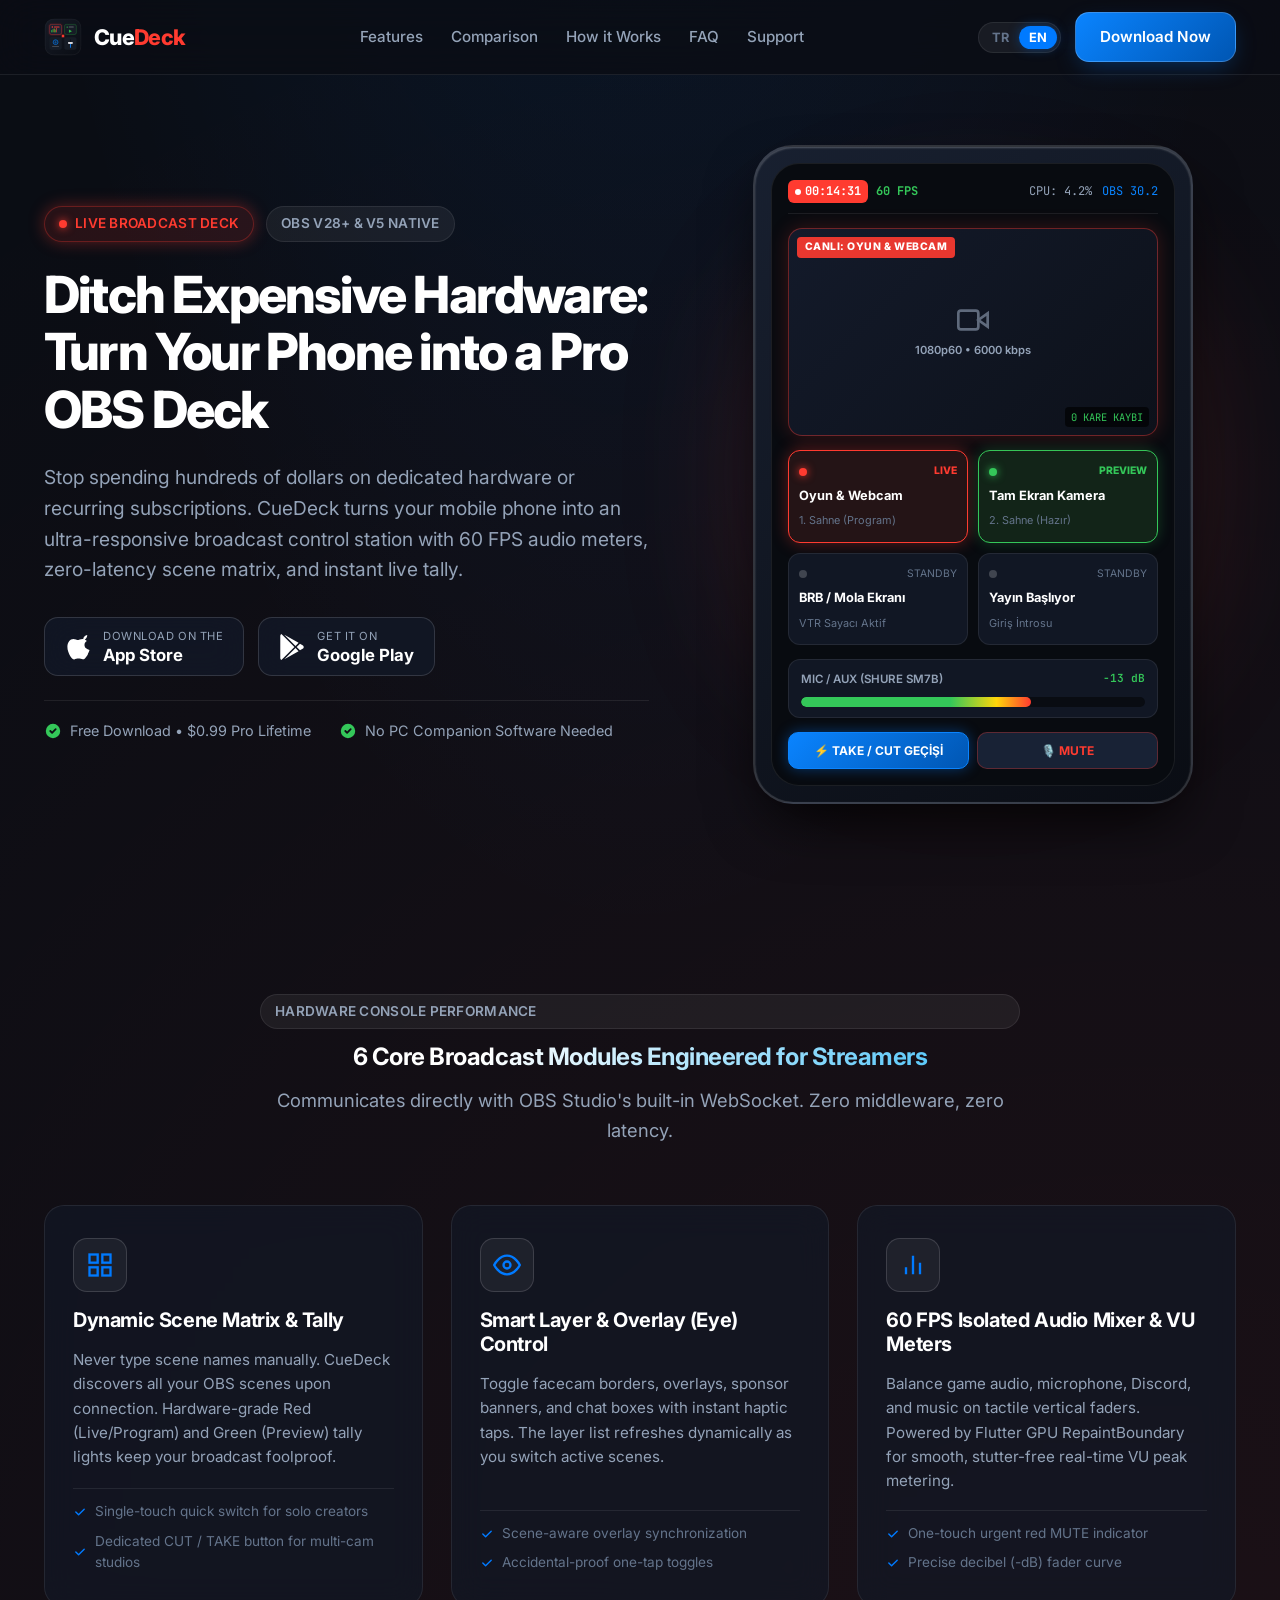
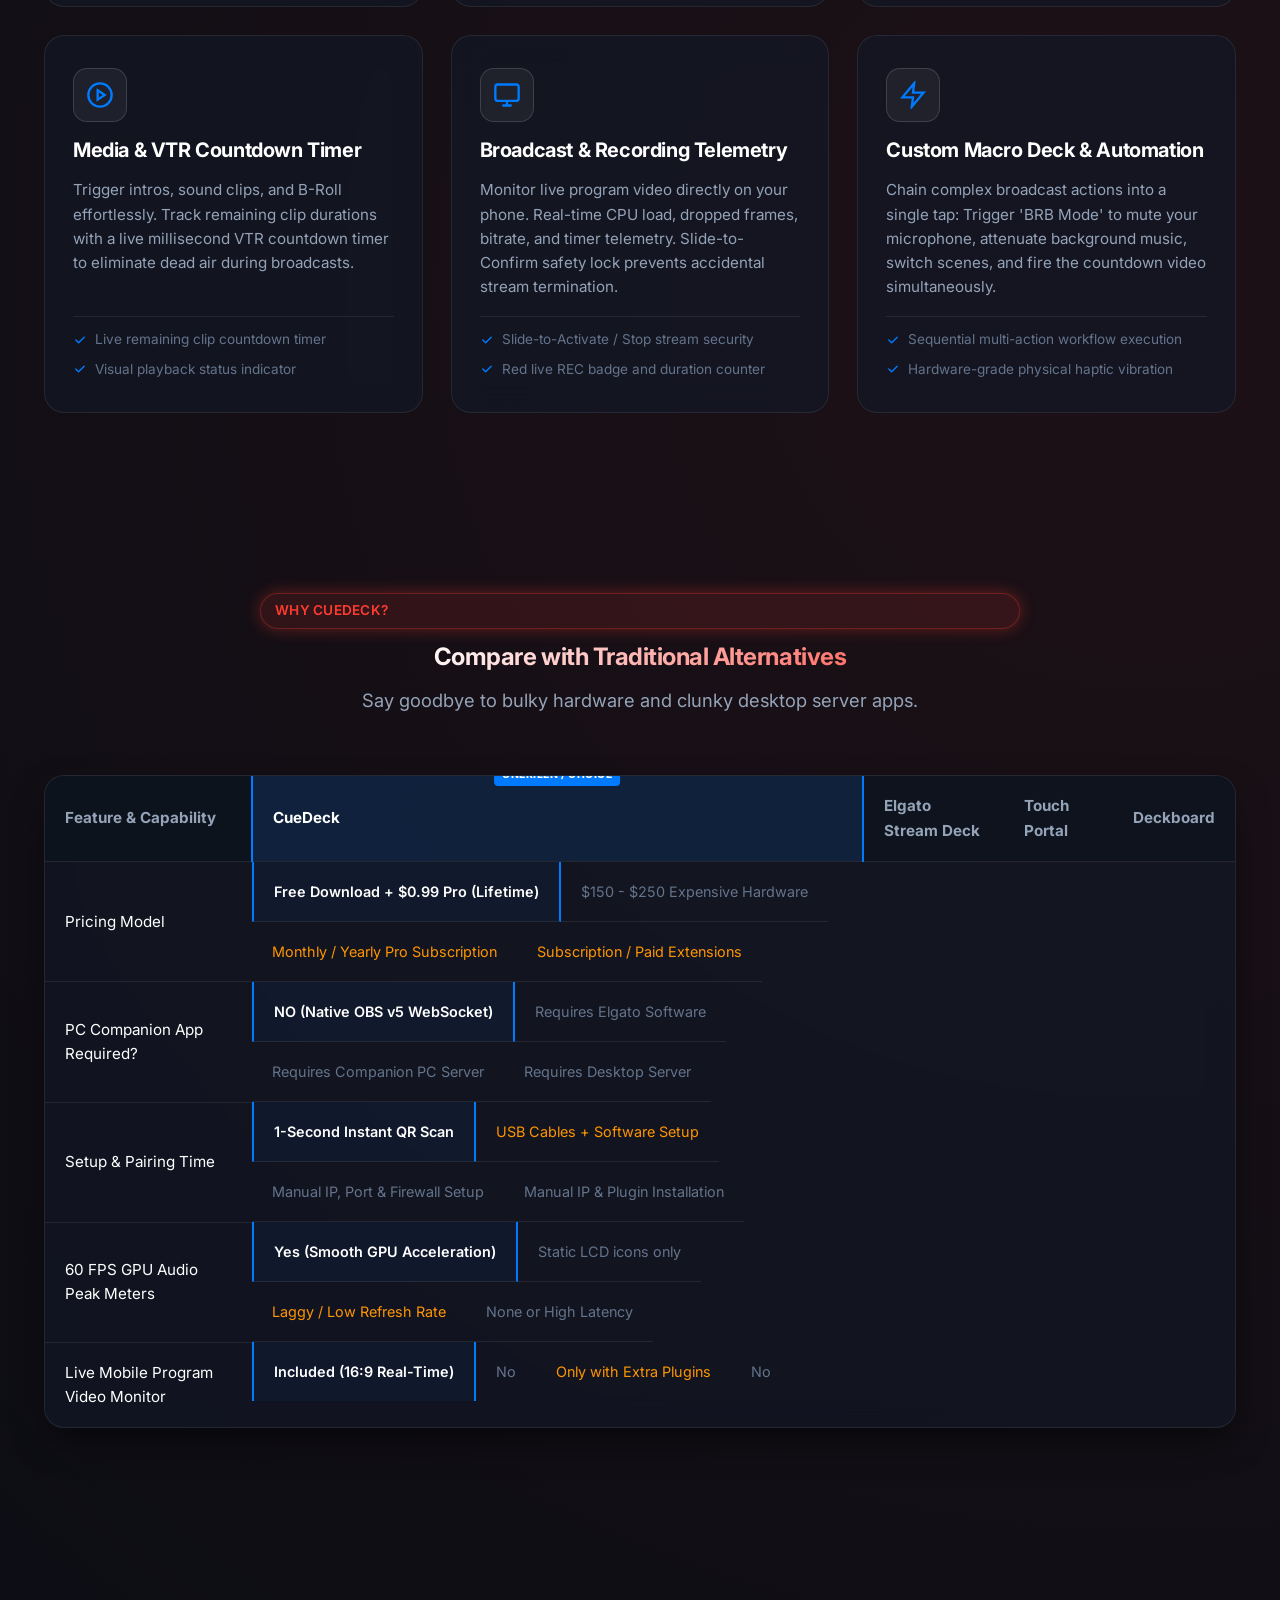
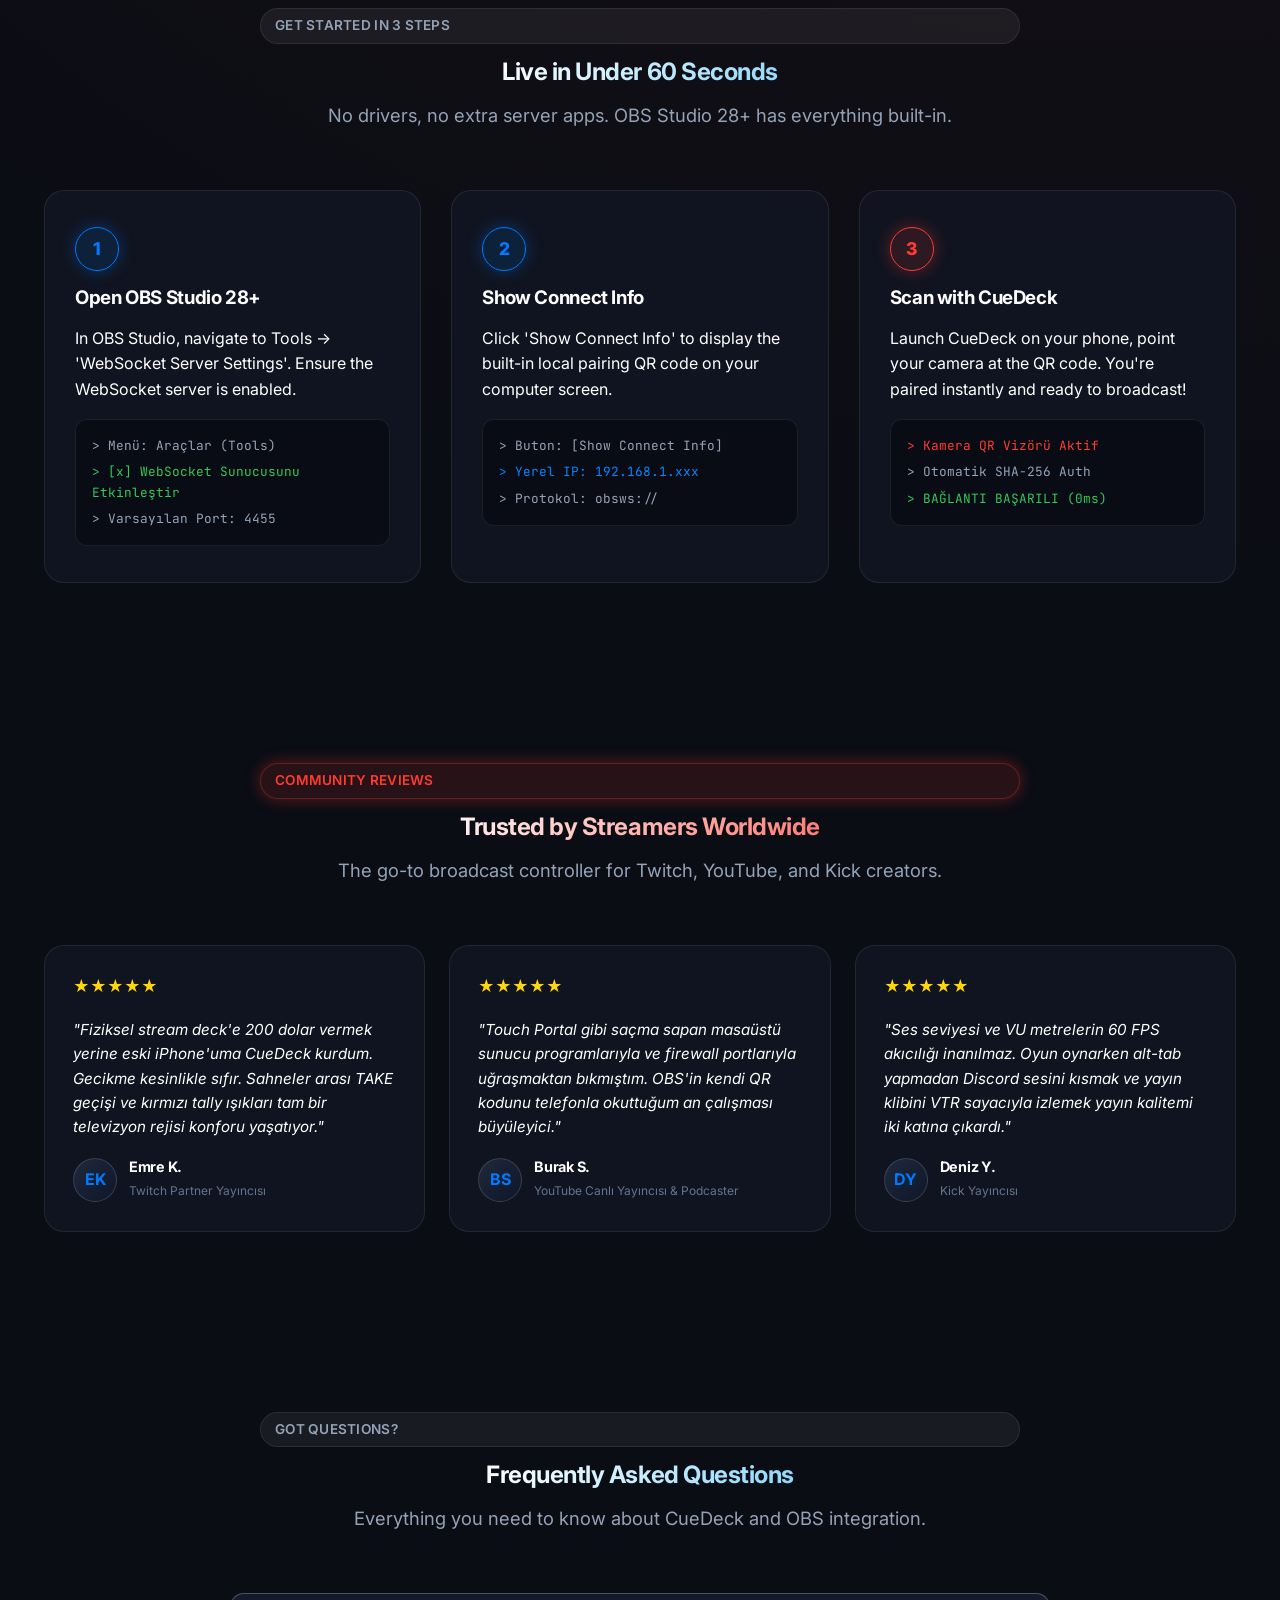
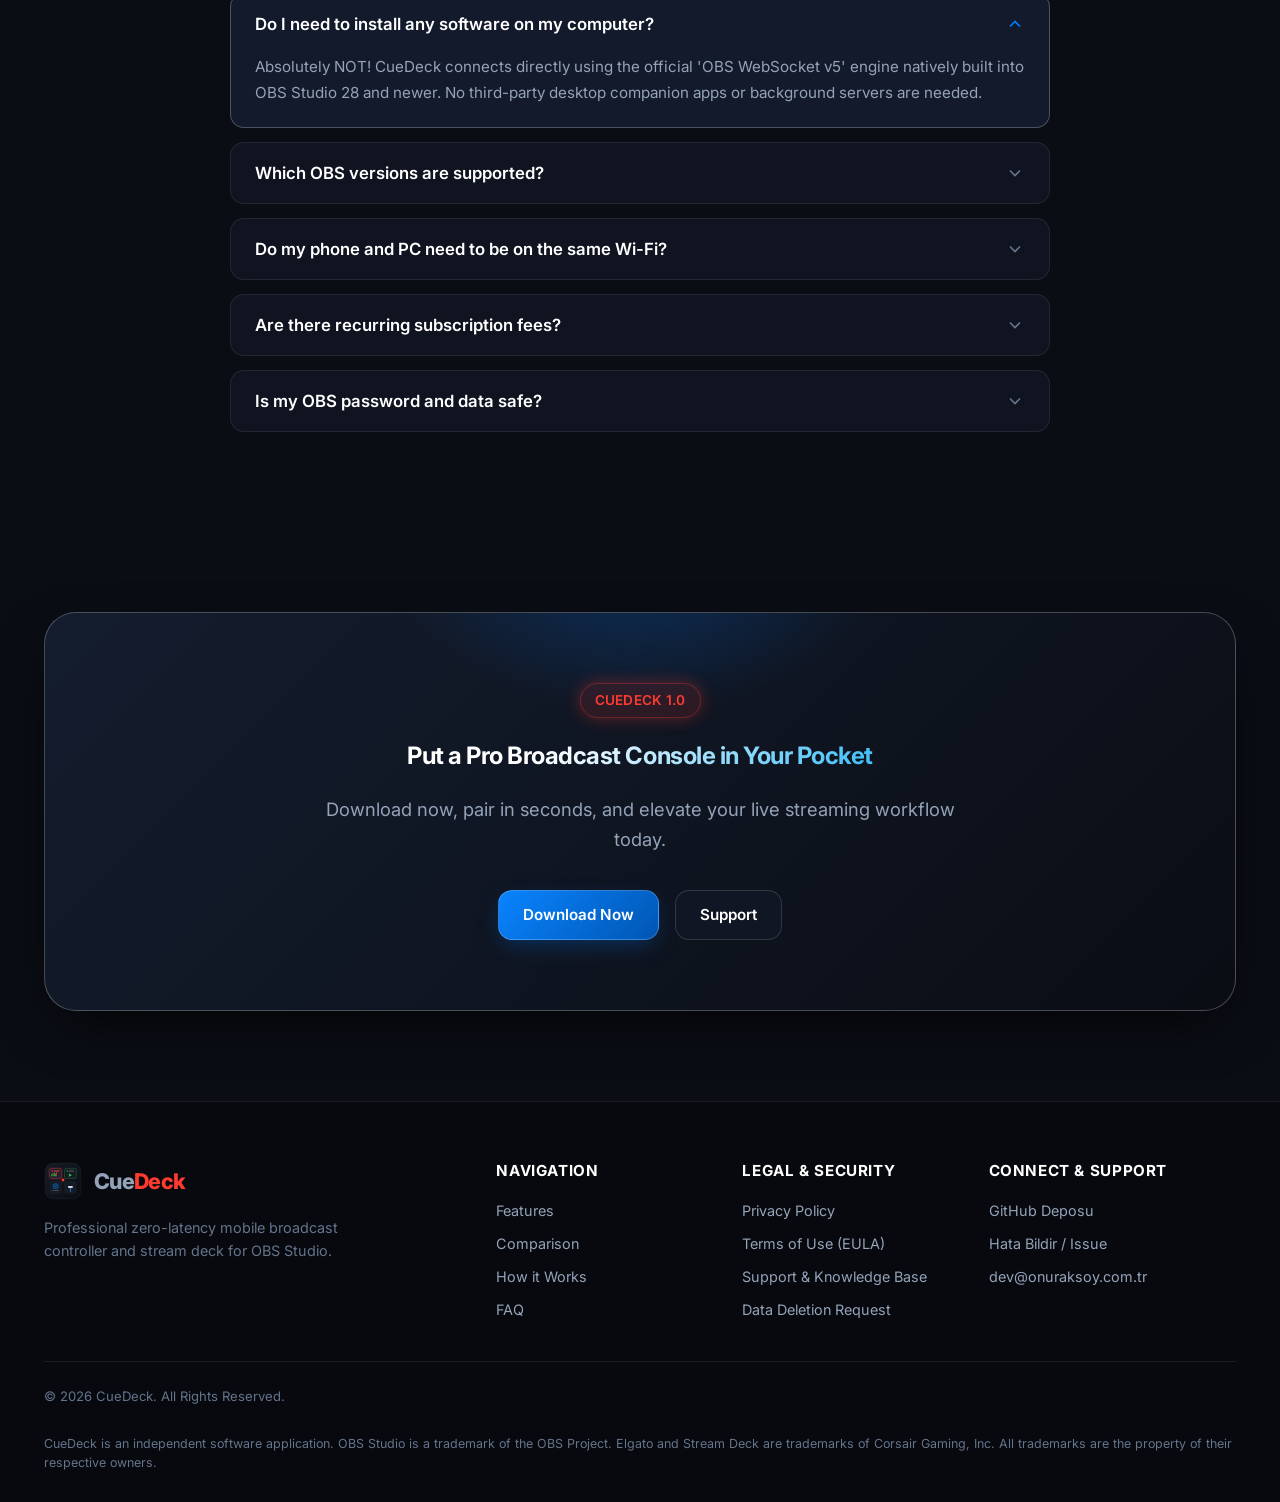
==== index.html @ 823e82c0 "deploy: update CueDeck official website and legal policies" ====
<!DOCTYPE html>
<html lang="tr">
<head>
  <meta charset="UTF-8">
  <meta name="viewport" content="width=device-width, initial-scale=1.0">
  <title>CueDeck — Profesyonel OBS Canlı Yayın Reji Konsolu & Stream Deck</title>
  
  <!-- SEO Meta Tags -->
  <meta name="description" content="Pahalı donanımlara son. Telefonunuzu 60 FPS ses mikseri, dinamik sahne matrisi ve canlı tally ışıklarıyla profesyonel bir OBS Studio reji masasına dönüştürün.">
  <meta name="keywords" content="CueDeck, OBS Studio, Stream Deck, Reji Konsolu, Canlı Yayın, Twitch, YouTube, Kick, OBS WebSocket v5, Audio Mixer, Tally Lights, Broadcaster Deck">
  <meta name="author" content="Onur Aksoy (OAHUB)">
  <meta name="theme-color" content="#0A0D14">

  <!-- Open Graph / Facebook -->
  <meta property="og:type" content="website">
  <meta property="og:url" content="https://oaonuraksoy.github.io/cuedeck/">
  <meta property="og:title" content="CueDeck — Telefonunuz Profesyonel OBS Reji Masası">
  <meta property="og:description" content="Aboneliksiz ömür boyu lisans. OBS 28+ ile anında QR kod eşleşmesi, 60 FPS izole VU ses metreleri ve sıfır gecikmeli sahne kontrolü.">
  <meta property="og:image" content="./assets/favicon.svg">

  <!-- Twitter -->
  <meta property="twitter:card" content="summary_large_image">
  <meta property="twitter:url" content="https://oaonuraksoy.github.io/cuedeck/">
  <meta property="twitter:title" content="CueDeck — OBS Canlı Yayın Reji Konsolu">
  <meta property="twitter:description" content="PC Companion gerektirmeyen, doğrudan OBS v5 WebSocket destekli yeni nesil reji konsolu.">
  <meta property="twitter:image" content="./assets/favicon.svg">

  <!-- Favicon -->
  <link rel="icon" type="image/svg+xml" href="./assets/favicon.svg">

  <!-- Styles -->
  <link rel="stylesheet" href="./css/style.css">

  <!-- JSON-LD Structured Data -->
  <script type="application/ld+json">
  {
    "@context": "https://schema.org",
    "@type": "SoftwareApplication",
    "name": "CueDeck",
    "operatingSystem": "iOS, Android",
    "applicationCategory": "MultimediaApplication",
    "offers": {
      "@type": "Offer",
      "price": "0.00",
      "priceCurrency": "USD"
    },
    "description": "Turn your mobile device into a professional OBS Studio broadcast control deck with 60 FPS audio meters and live tally.",
    "softwareVersion": "1.0.0",
    "author": {
      "@type": "Person",
      "name": "Onur Aksoy"
    }
  }
  </script>
</head>
<body>

  <!-- ==================== NAVIGATION ==================== -->
  <header class="navbar">
    <div class="container nav-container">
      <a href="./index.html" class="brand-logo">
        <img src="./assets/favicon.svg" alt="CueDeck Logo" width="38" height="38">
        <span>Cue<span class="highlight">Deck</span></span>
      </a>

      <ul class="nav-links">
        <li><a href="#features" data-i18n="nav.features">Özellikler</a></li>
        <li><a href="#compare" data-i18n="nav.compare">Karşılaştırma</a></li>
        <li><a href="#how-it-works" data-i18n="nav.howItWorks">Nasıl Çalışır?</a></li>
        <li><a href="#faq" data-i18n="nav.faq">SSS</a></li>
        <li><a href="./support.html" data-i18n="nav.support">Destek</a></li>
      </ul>

      <div class="nav-actions">
        <!-- Language Switcher (TR / EN) -->
        <div class="lang-switcher">
          <button class="lang-btn active" data-lang="tr">TR</button>
          <button class="lang-btn" data-lang="en">EN</button>
        </div>

        <a href="#download" class="btn btn-primary" data-i18n="nav.download">Hemen İndir</a>
        <button class="mobile-menu-toggle" aria-label="Menüyü Aç/Kapat">
          <span></span>
          <span></span>
          <span></span>
        </button>
      </div>
    </div>
  </header>

  <main>
    <!-- ==================== HERO SECTION ==================== -->
    <section class="hero">
      <div class="container hero-grid">
        <div class="hero-content">
          <div class="hero-badges-row">
            <span class="badge badge-live">
              <span class="pulse-dot"></span>
              <span data-i18n="hero.badge">CANLI REJİ KONSOLU</span>
            </span>
            <span class="badge badge-version">OBS v28+ & v5 NATIVE</span>
          </div>

          <h1 class="hero-title" data-i18n="hero.title">
            Pahalı Donanımlara Son: Telefonunuz <span class="gradient-text-red">Profesyonel OBS Reji Masası</span>
          </h1>

          <p class="hero-subtitle" data-i18n="hero.subtitle">
            Donanım satın almaya veya aylık aboneliklere binlerce lira ödemeyin. CueDeck, telefonunuzu 60 FPS ses mikseri, sıfır gecikmeli sahne matrisi ve canlı tally ışıklarıyla tam teşekküllü bir yayın kontrol konsoluna dönüştürür.
          </p>

          <!-- Store Download Badges -->
          <div class="store-badges" id="download">
            <a href="https://apps.apple.com" target="_blank" rel="noopener noreferrer" class="store-badge-link">
              <!-- Apple SVG -->
              <svg viewBox="0 0 170 170">
                <path d="M150.37 130.25c-2.45 5.66-5.35 10.87-8.71 15.66-4.58 6.53-8.33 11.05-11.22 13.56-4.48 4.12-9.28 6.23-14.42 6.35-3.69 0-8.14-1.05-13.32-3.18-5.19-2.12-9.97-3.17-14.34-3.17-4.58 0-9.49 1.05-14.75 3.17-5.26 2.13-9.5 3.24-12.74 3.35-4.35.13-9.16-1.9-14.42-6.08-3.7-3.04-7.6-7.77-11.71-14.19-5.74-8.91-10.36-19.14-13.86-30.7-3.5-11.55-5.25-22.37-5.25-32.47 0-14.37 3.75-26.3 11.26-35.79 7.51-9.49 16.92-14.38 28.23-14.67 4.9.1 10.39 1.34 16.48 3.71 6.09 2.37 10.14 3.63 12.16 3.79 1.63-.16 5.86-1.46 12.69-3.9 6.83-2.45 12.63-3.6 17.4-3.46 11.96.98 21.6 5.37 28.92 13.17-10.43 6.32-15.54 15.11-15.33 26.37.22 8.71 3.59 16.03 10.11 21.96 6.52 5.93 14.13 9.4 22.83 10.43-2.61 8.05-6.09 16.63-10.43 25.75zM119.22 33.56c0-6.74 2.5-13.04 7.5-17.91 5-4.87 11.08-7.77 18.25-8.69.22 1.3.33 2.39.33 3.26 0 6.63-2.61 13.1-7.83 18.42-5.22 5.33-11.41 8.37-18.57 9.13.1-1.3.32-2.7.32-4.21z"/>
              </svg>
              <div class="store-badge-text">
                <span class="small" data-i18n="store.appStore.sub">App Store'dan</span>
                <span class="big" data-i18n="store.appStore.main">İndirin</span>
              </div>
            </a>

            <a href="https://play.google.com" target="_blank" rel="noopener noreferrer" class="store-badge-link">
              <!-- Google Play SVG -->
              <svg viewBox="0 0 512 512">
                <path d="M325.3 234.3L104.6 13l280.8 161.2-60.1 60.1zM47 0C34 6.8 25.3 19.2 25.3 35.3v441.3c0 16.1 8.7 28.5 21.7 35.3l256.6-256L47 0zm425.2 225.6l-58.9-34.1-65.7 64.5 65.7 64.5 60.1-34.1c18-14.3 18-46.5-1.2-60.8zM104.6 499l280.8-161.2-60.1-60.1L104.6 499z"/>
              </svg>
              <div class="store-badge-text">
                <span class="small" data-i18n="store.googlePlay.sub">Google Play'den</span>
                <span class="big" data-i18n="store.googlePlay.main">Edinin</span>
              </div>
            </a>
          </div>

          <div class="hero-highlights">
            <div class="hero-highlight-item">
              <svg viewBox="0 0 20 20" fill="currentColor">
                <path fill-rule="evenodd" d="M10 18a8 8 0 100-16 8 8 0 000 16zm3.707-9.293a1 1 0 00-1.414-1.414L9 10.586 7.707 9.293a1 1 0 00-1.414 1.414l2 2a1 1 0 001.414 0l4-4z" clip-rule="evenodd" />
              </svg>
              <span data-i18n="hero.highlight1">Ücretsiz İndir • $0.99 Pro Ömür Boyu</span>
            </div>
            <div class="hero-highlight-item">
              <svg viewBox="0 0 20 20" fill="currentColor">
                <path fill-rule="evenodd" d="M10 18a8 8 0 100-16 8 8 0 000 16zm3.707-9.293a1 1 0 00-1.414-1.414L9 10.586 7.707 9.293a1 1 0 00-1.414 1.414l2 2a1 1 0 001.414 0l4-4z" clip-rule="evenodd" />
              </svg>
              <span data-i18n="hero.highlight2">PC Companion Yazılımı Gerektirmez</span>
            </div>
          </div>
        </div>

        <!-- ==================== HERO CONSOLE MOCKUP ==================== -->
        <div class="hero-mockup-wrapper">
          <div class="mockup-glow"></div>
          
          <div class="console-chassis">
            <div class="console-screen">
              <!-- Top Telemetry Header -->
              <div class="mockup-header">
                <div class="mockup-header-left">
                  <span class="mockup-rec-badge">00:14:28</span>
                  <span style="color: #34C759; font-weight: 700;">60 FPS</span>
                </div>
                <div class="mockup-header-right">
                  <span>CPU: 4.2%</span>
                  <span style="color: #0A84FF;">OBS 30.2</span>
                </div>
              </div>

              <!-- 16:9 Program Video Monitor -->
              <div class="mockup-monitor">
                <span class="mockup-monitor-overlay">CANLI: OYUN & WEBCAM</span>
                <div class="mockup-monitor-art">
                  <svg viewBox="0 0 24 24" fill="none" stroke="currentColor" stroke-width="2">
                    <polygon points="23 7 16 12 23 17 23 7"></polygon>
                    <rect x="1" y="5" width="15" height="14" rx="2" ry="2"></rect>
                  </svg>
                  <span style="font-size: 0.7rem; font-weight: 600;">1080p60 • 6000 kbps</span>
                </div>
                <div class="mockup-monitor-stats">0 KARE KAYBI</div>
              </div>

              <!-- 2x2 Interactive Scene Matrix Pads -->
              <div class="mockup-scenes-grid">
                <!-- Pad 1: Live -->
                <div class="scene-pad live">
                  <div class="pad-top">
                    <span class="pad-tally red"></span>
                    <span style="font-size: 0.65rem; color: #FF3B30; font-weight: 800;">LIVE</span>
                  </div>
                  <span class="pad-title">Oyun & Webcam</span>
                  <span class="pad-sub">1. Sahne (Program)</span>
                </div>

                <!-- Pad 2: Preview -->
                <div class="scene-pad preview">
                  <div class="pad-top">
                    <span class="pad-tally green"></span>
                    <span style="font-size: 0.65rem; color: #34C759; font-weight: 800;">PREVIEW</span>
                  </div>
                  <span class="pad-title">Tam Ekran Kamera</span>
                  <span class="pad-sub">2. Sahne (Hazır)</span>
                </div>

                <!-- Pad 3: Regular -->
                <div class="scene-pad">
                  <div class="pad-top">
                    <span class="pad-tally" style="background: rgba(255,255,255,0.2);"></span>
                    <span style="font-size: 0.65rem; color: #64748B;">STANDBY</span>
                  </div>
                  <span class="pad-title">BRB / Mola Ekranı</span>
                  <span class="pad-sub">VTR Sayacı Aktif</span>
                </div>

                <!-- Pad 4: Regular -->
                <div class="scene-pad">
                  <div class="pad-top">
                    <span class="pad-tally" style="background: rgba(255,255,255,0.2);"></span>
                    <span style="font-size: 0.65rem; color: #64748B;">STANDBY</span>
                  </div>
                  <span class="pad-title">Yayın Başlıyor</span>
                  <span class="pad-sub">Giriş İntrosu</span>
                </div>
              </div>

              <!-- 60 FPS Dynamic VU Meter Strip -->
              <div class="mockup-audio-strip">
                <div class="audio-header">
                  <span>MIC / AUX (SHURE SM7B)</span>
                  <span class="vu-db-text">-6 dB</span>
                </div>
                <div class="vu-meter-bar-container">
                  <div class="vu-meter-track">
                    <div class="vu-meter-fill"></div>
                  </div>
                </div>
              </div>

              <!-- Action Row: Studio CUT button -->
              <div class="mockup-actions-row">
                <button class="mockup-btn cut-btn">
                  <span>⚡ TAKE / CUT GEÇİŞİ</span>
                </button>
                <button class="mockup-btn" style="color: #FF3B30; border-color: rgba(255,59,48,0.3);">
                  <span>🎙️ MUTE</span>
                </button>
              </div>

            </div>
          </div>
        </div>
      </div>
    </section>

    <!-- ==================== 6 CORE MODULES SECTION ==================== -->
    <section class="section" id="features">
      <div class="container">
        <div class="section-header">
          <span class="badge badge-version" data-i18n="features.tag">PROFESYONEL DONANIM GÜCÜ</span>
          <h2 class="gradient-text-blue" data-i18n="features.title">Yayıncılar İçin Tasarlanan 6 Çekirdek Reji Modülü</h2>
          <p class="section-subtitle" data-i18n="features.subtitle">OBS Studio v28+ dahili WebSocket protokolüyle doğrudan konuşur. Sıfır aracı, sıfır gecikme.</p>
        </div>

        <div class="modules-grid">
          <!-- Modül 1 -->
          <div class="module-card card-red">
            <div class="module-icon-box">
              <svg width="28" height="28" viewBox="0 0 24 24" fill="none" stroke="currentColor" stroke-width="2">
                <rect x="3" y="3" width="7" height="7"></rect>
                <rect x="14" y="3" width="7" height="7"></rect>
                <rect x="14" y="14" width="7" height="7"></rect>
                <rect x="3" y="14" width="7" height="7"></rect>
              </svg>
            </div>
            <h3 class="module-title" data-i18n="mod1.title">Dinamik Sahne Matrisi & Tally</h3>
            <p class="module-desc" data-i18n="mod1.desc">
              Sahnelerinizi manuel girmeye son. OBS'e bağlandığınız an tüm sahneler otomatik taranır. Donanım konsollarındaki gibi Kırmızı (Program/Canlı) ve Yeşil (Preview) tally lambalarıyla yayını güvenle yönetin.
            </p>
            <ul class="module-specs-list">
              <li><svg viewBox="0 0 20 20" fill="currentColor"><path fill-rule="evenodd" d="M16.707 5.293a1 1 0 010 1.414l-8 8a1 1 0 01-1.414 0l-4-4a1 1 0 011.414-1.414L8 12.586l7.293-7.293a1 1 0 011.414 0z"/></svg> <span data-i18n="mod1.spec1">Tek dokunuşla solo geçiş (Quick Switch)</span></li>
              <li><svg viewBox="0 0 20 20" fill="currentColor"><path fill-rule="evenodd" d="M16.707 5.293a1 1 0 010 1.414l-8 8a1 1 0 01-1.414 0l-4-4a1 1 0 011.414-1.414L8 12.586l7.293-7.293a1 1 0 011.414 0z"/></svg> <span data-i18n="mod1.spec2">Büyük stüdyo CUT / TAKE butonu</span></li>
            </ul>
          </div>

          <!-- Modül 2 -->
          <div class="module-card">
            <div class="module-icon-box">
              <svg width="28" height="28" viewBox="0 0 24 24" fill="none" stroke="currentColor" stroke-width="2">
                <path d="M1 12s4-8 11-8 11 8 11 8-4 8-11 8-11-8-11-8z"></path>
                <circle cx="12" cy="12" r="3"></circle>
              </svg>
            </div>
            <h3 class="module-title" data-i18n="mod2.title">Akıllı Katman & Göz (Overlay) Kontrolü</h3>
            <p class="module-desc" data-i18n="mod2.desc">
              Kamera çerçevesi, sponsor logoları, sohbet pencereleri ve alt bantları tek tuşla anında gizleyin veya yayına verin. Sahne değiştikçe katman listesi otomatik yenilenir.
            </p>
            <ul class="module-specs-list">
              <li><svg viewBox="0 0 20 20" fill="currentColor"><path fill-rule="evenodd" d="M16.707 5.293a1 1 0 010 1.414l-8 8a1 1 0 01-1.414 0l-4-4a1 1 0 011.414-1.414L8 12.586l7.293-7.293a1 1 0 011.414 0z"/></svg> <span data-i18n="mod2.spec1">Sahneye özel katman senkronizasyonu</span></li>
              <li><svg viewBox="0 0 20 20" fill="currentColor"><path fill-rule="evenodd" d="M16.707 5.293a1 1 0 010 1.414l-8 8a1 1 0 01-1.414 0l-4-4a1 1 0 011.414-1.414L8 12.586l7.293-7.293a1 1 0 011.414 0z"/></svg> <span data-i18n="mod2.spec2">Hızlı kaza önleyici aç/kapa mantığı</span></li>
            </ul>
          </div>

          <!-- Modül 3 -->
          <div class="module-card card-green">
            <div class="module-icon-box">
              <svg width="28" height="28" viewBox="0 0 24 24" fill="none" stroke="currentColor" stroke-width="2">
                <line x1="18" y1="20" x2="18" y2="10"></line>
                <line x1="12" y1="20" x2="12" y2="4"></line>
                <line x1="6" y1="20" x2="6" y2="14"></line>
              </svg>
            </div>
            <h3 class="module-title" data-i18n="mod3.title">60 FPS İzole Ses Mikseri & VU Metre</h3>
            <p class="module-desc" data-i18n="mod3.desc">
              Oyun sesi, mikrofon, Discord ve müzik kanallarını bağımsız dikey fader'larla ayarlayın. Flutter GPU RepaintBoundary ile sıfır takılmalı, donanım kalitesinde gerçek zamanlı VU peak metreleri.
            </p>
            <ul class="module-specs-list">
              <li><svg viewBox="0 0 20 20" fill="currentColor"><path fill-rule="evenodd" d="M16.707 5.293a1 1 0 010 1.414l-8 8a1 1 0 01-1.414 0l-4-4a1 1 0 011.414-1.414L8 12.586l7.293-7.293a1 1 0 011.414 0z"/></svg> <span data-i18n="mod3.spec1">Tek dokunuşla acil kırmızı MUTE göstergesi</span></li>
              <li><svg viewBox="0 0 20 20" fill="currentColor"><path fill-rule="evenodd" d="M16.707 5.293a1 1 0 010 1.414l-8 8a1 1 0 01-1.414 0l-4-4a1 1 0 011.414-1.414L8 12.586l7.293-7.293a1 1 0 011.414 0z"/></svg> <span data-i18n="mod3.spec2">Hassas desibel (-dB) ayar fader'ları</span></li>
            </ul>
          </div>

          <!-- Modül 4 -->
          <div class="module-card">
            <div class="module-icon-box">
              <svg width="28" height="28" viewBox="0 0 24 24" fill="none" stroke="currentColor" stroke-width="2">
                <circle cx="12" cy="12" r="10"></circle>
                <polygon points="10 8 16 12 10 16 10 8"></polygon>
              </svg>
            </div>
            <h3 class="module-title" data-i18n="mod4.title">Medya & VTR Sayacı</h3>
            <p class="module-desc" data-i18n="mod4.desc">
              Jingle, video klipler ve B-Roll görüntülerini başlatın, durdurun veya baştan sarın. Kalan süreyi canlı geri sayım sayacıyla (VTR) takip ederek yayında sessizlik anlarını sıfıra indirin.
            </p>
            <ul class="module-specs-list">
              <li><svg viewBox="0 0 20 20" fill="currentColor"><path fill-rule="evenodd" d="M16.707 5.293a1 1 0 010 1.414l-8 8a1 1 0 01-1.414 0l-4-4a1 1 0 011.414-1.414L8 12.586l7.293-7.293a1 1 0 011.414 0z"/></svg> <span data-i18n="mod4.spec1">Kalan süre milisaniye geri sayımı</span></li>
              <li><svg viewBox="0 0 20 20" fill="currentColor"><path fill-rule="evenodd" d="M16.707 5.293a1 1 0 010 1.414l-8 8a1 1 0 01-1.414 0l-4-4a1 1 0 011.414-1.414L8 12.586l7.293-7.293a1 1 0 011.414 0z"/></svg> <span data-i18n="mod4.spec2">Görsel medya durum göstergesi</span></li>
            </ul>
          </div>

          <!-- Modül 5 -->
          <div class="module-card card-red">
            <div class="module-icon-box">
              <svg width="28" height="28" viewBox="0 0 24 24" fill="none" stroke="currentColor" stroke-width="2">
                <rect x="2" y="3" width="20" height="14" rx="2" ry="2"></rect>
                <line x1="8" y1="21" x2="16" y2="21"></line>
                <line x1="12" y1="17" x2="12" y2="21"></line>
              </svg>
            </div>
            <h3 class="module-title" data-i18n="mod5.title">Yayın & Kayıt Telemetrisi</h3>
            <p class="module-desc" data-i18n="mod5.desc">
              Canlı Program ekranını telefonunuzdan izleyin. CPU kullanımı, düşen kare (dropped frames), kbit/s bitrate ve süre telemetrisi. Kazara yayını kapatmayı imkansız kılan Slide-to-Confirm koruması.
            </p>
            <ul class="module-specs-list">
              <li><svg viewBox="0 0 20 20" fill="currentColor"><path fill-rule="evenodd" d="M16.707 5.293a1 1 0 010 1.414l-8 8a1 1 0 01-1.414 0l-4-4a1 1 0 011.414-1.414L8 12.586l7.293-7.293a1 1 0 011.414 0z"/></svg> <span data-i18n="mod5.spec1">Slide-to-Activate / Deactivate güvenliği</span></li>
              <li><svg viewBox="0 0 20 20" fill="currentColor"><path fill-rule="evenodd" d="M16.707 5.293a1 1 0 010 1.414l-8 8a1 1 0 01-1.414 0l-4-4a1 1 0 011.414-1.414L8 12.586l7.293-7.293a1 1 0 011.414 0z"/></svg> <span data-i18n="mod5.spec2">Kırmızı canlı REC rozeti ve süresi</span></li>
            </ul>
          </div>

          <!-- Modül 6 -->
          <div class="module-card">
            <div class="module-icon-box">
              <svg width="28" height="28" viewBox="0 0 24 24" fill="none" stroke="currentColor" stroke-width="2">
                <polygon points="13 2 3 14 12 14 11 22 21 10 12 10 13 2"></polygon>
              </svg>
            </div>
            <h3 class="module-title" data-i18n="mod6.title">Özel Makro Deck & Otomasyon</h3>
            <p class="module-desc" data-i18n="mod6.desc">
              Tek dokunuşla zincirleme aksiyonlar: 'Mola Modu'na basarak mikrofonu susturun, arkaplan müziğini kısın, mola sahnesine geçin ve geri sayım videosunu aynı anda başlatın.
            </p>
            <ul class="module-specs-list">
              <li><svg viewBox="0 0 20 20" fill="currentColor"><path fill-rule="evenodd" d="M16.707 5.293a1 1 0 010 1.414l-8 8a1 1 0 01-1.414 0l-4-4a1 1 0 011.414-1.414L8 12.586l7.293-7.293a1 1 0 011.414 0z"/></svg> <span data-i18n="mod6.spec1">Sıralı çoklu aksiyon tetikleme</span></li>
              <li><svg viewBox="0 0 20 20" fill="currentColor"><path fill-rule="evenodd" d="M16.707 5.293a1 1 0 010 1.414l-8 8a1 1 0 01-1.414 0l-4-4a1 1 0 011.414-1.414L8 12.586l7.293-7.293a1 1 0 011.414 0z"/></svg> <span data-i18n="mod6.spec2">Donanımsal dokunsal titreşim (Haptic) hissiyatı</span></li>
            </ul>
          </div>
        </div>
      </div>
    </section>

    <!-- ==================== COMPARISON TABLE SECTION ==================== -->
    <section class="section" id="compare">
      <div class="container">
        <div class="section-header">
          <span class="badge badge-live" data-i18n="compare.tag">NEDEN CUEDECK?</span>
          <h2 class="gradient-text-red" data-i18n="compare.title">Geleneksel Çözümlerle Karşılaştırın</h2>
          <p class="section-subtitle" data-i18n="compare.subtitle">Donanım masraflarına ve karmaşık PC sunucularına veda edin.</p>
        </div>

        <div class="table-wrapper">
          <table class="compare-table">
            <thead>
              <tr>
                <th data-i18n="compare.th.feature">Özellik & Kapasite</th>
                <th class="highlight-col" data-i18n="compare.th.cuedeck">CueDeck</th>
                <th data-i18n="compare.th.streamdeck">Elgato Stream Deck</th>
                <th data-i18n="compare.th.touchportal">Touch Portal</th>
                <th data-i18n="compare.th.deckboard">Deckboard</th>
              </tr>
            </thead>
            <tbody>
              <tr>
                <td data-i18n="compare.row1">Maliyet Modeli</td>
                <td class="highlight-col status-icon yes" data-i18n="compare.row1.cuedeck">Ücretsiz İndirme + $0.99 Pro (Ömür Boyu)</td>
                <td class="status-icon no" data-i18n="compare.row1.streamdeck">150$ - 250$ Pahalı Donanım</td>
                <td class="status-icon warn" data-i18n="compare.row1.touchportal">Aylık / Yıllık Pro Abonelik</td>
                <td class="status-icon warn" data-i18n="compare.row1.deckboard">Abonelik / Ücretli Eklentiler</td>
              </tr>
              <tr>
                <td data-i18n="compare.row2">PC Companion Yazılımı Gereksinimi</td>
                <td class="highlight-col status-icon yes" data-i18n="compare.row2.cuedeck">GEREKMEZ (Doğrudan OBS v5 WebSocket)</td>
                <td class="status-icon no" data-i18n="compare.row2.streamdeck">Zorunlu Elgato Software</td>
                <td class="status-icon no" data-i18n="compare.row2.touchportal">Zorunlu Aracı PC Sunucusu</td>
                <td class="status-icon no" data-i18n="compare.row2.deckboard">Zorunlu Desktop Server</td>
              </tr>
              <tr>
                <td data-i18n="compare.row3">Kurulum ve Eşleşme Süresi</td>
                <td class="highlight-col status-icon yes" data-i18n="compare.row3.cuedeck">1 Saniyede OBS QR Kod Taraması</td>
                <td class="status-icon warn" data-i18n="compare.row3.streamdeck">USB Kablo + Yazılım Ayarları</td>
                <td class="status-icon no" data-i18n="compare.row3.touchportal">Manuel IP, Port & Firewall Yapılandırması</td>
                <td class="status-icon no" data-i18n="compare.row3.deckboard">Manuel IP ve Eklenti Yükleme</td>
              </tr>
              <tr>
                <td data-i18n="compare.row4">60 FPS Canlı İzole VU Metre</td>
                <td class="highlight-col status-icon yes" data-i18n="compare.row4.cuedeck">Mevcut (GPU İvmeli Akıcı)</td>
                <td class="status-icon no" data-i18n="compare.row4.streamdeck">Yalnızca statik LCD tuşlar</td>
                <td class="status-icon warn" data-i18n="compare.row4.touchportal">Gecikmeli / Düşük Yenileme Hızı</td>
                <td class="status-icon no" data-i18n="compare.row4.deckboard">Yok veya Çok Gecikmeli</td>
              </tr>
              <tr>
                <td data-i18n="compare.row5">Mobil Cihazda Canlı Program Monitörü</td>
                <td class="highlight-col status-icon yes" data-i18n="compare.row5.cuedeck">Mevcut (16:9 Gerçek Zamanlı)</td>
                <td class="status-icon no" data-i18n="compare.row5.streamdeck">Yok</td>
                <td class="status-icon warn" data-i18n="compare.row5.touchportal">Sadece Ekstra Plugin ile</td>
                <td class="status-icon no" data-i18n="compare.row5.deckboard">Yok</td>
              </tr>
            </tbody>
          </table>
        </div>
      </div>
    </section>

    <!-- ==================== 3-STEP SETUP GUIDE ==================== -->
    <section class="section" id="how-it-works">
      <div class="container">
        <div class="section-header">
          <span class="badge badge-version" data-i18n="steps.tag">3 ADIMDA BAŞLAYIN</span>
          <h2 class="gradient-text-blue" data-i18n="steps.title">1 Dakikada Yayına Hazırsınız</h2>
          <p class="section-subtitle" data-i18n="steps.subtitle">Ek sürücü veya sunucu programı kurmanıza gerek yok. OBS Studio 28+ zaten hazır.</p>
        </div>

        <div class="steps-grid">
          <div class="step-card">
            <div class="step-num" data-i18n="step1.num">1</div>
            <h3 data-i18n="step1.title">OBS 28+'ı Açın</h3>
            <p data-i18n="step1.desc">
              OBS Studio menüsünden Araçlar -> 'WebSocket Sunucusu Ayarları' bölümüne girin. WebSocket sunucusunu etkinleştirin.
            </p>
            <div class="step-visual">
              <div>> Menü: Araçlar (Tools)</div>
              <div style="color: #34C759;">> [x] WebSocket Sunucusunu Etkinleştir</div>
              <div>> Varsayılan Port: 4455</div>
            </div>
          </div>

          <div class="step-card">
            <div class="step-num" data-i18n="step2.num">2</div>
            <h3 data-i18n="step2.title">Bağlantı Bilgilerini Gösterin</h3>
            <p data-i18n="step2.desc">
              'Show Connect Info' butonuna basarak ekrana gelen yerel QR kodunu açın.
            </p>
            <div class="step-visual">
              <div>> Buton: [Show Connect Info]</div>
              <div style="color: #0A84FF;">> Yerel IP: 192.168.1.xxx</div>
              <div>> Protokol: obsws://</div>
            </div>
          </div>

          <div class="step-card active-step">
            <div class="step-num" data-i18n="step3.num">3</div>
            <h3 data-i18n="step3.title">CueDeck ile Okutun</h3>
            <p data-i18n="step3.desc">
              Telefonunuzdaki CueDeck uygulamasını açın, QR kodu kameraya gösterin. Anında eşleşin ve yayını yönetmeye başlayın!
            </p>
            <div class="step-visual">
              <div style="color: #FF3B30;">> Kamera QR Vizörü Aktif</div>
              <div>> Otomatik SHA-256 Auth</div>
              <div style="color: #34C759;">> BAĞLANTI BAŞARILI (0ms)</div>
            </div>
          </div>
        </div>
      </div>
    </section>

    <!-- ==================== STREAMER REVIEWS ==================== -->
    <section class="section">
      <div class="container">
        <div class="section-header">
          <span class="badge badge-live" data-i18n="reviews.tag">YAYINCI DENEYİMLERİ</span>
          <h2 class="gradient-text-red" data-i18n="reviews.title">Yayıncılar CueDeck Hakkında Ne Diyor?</h2>
          <p class="section-subtitle" data-i18n="reviews.subtitle">Twitch, YouTube ve Kick yayıncılarının reji tercihi.</p>
        </div>

        <div class="reviews-grid">
          <div class="review-card">
            <div class="review-stars">★★★★★</div>
            <p class="review-quote">
              "Fiziksel stream deck'e 200 dolar vermek yerine eski iPhone'uma CueDeck kurdum. Gecikme kesinlikle sıfır. Sahneler arası TAKE geçişi ve kırmızı tally ışıkları tam bir televizyon rejisi konforu yaşatıyor."
            </p>
            <div class="reviewer-meta">
              <div class="reviewer-avatar">EK</div>
              <div class="reviewer-info">
                <h4>Emre K.</h4>
                <span>Twitch Partner Yayıncısı</span>
              </div>
            </div>
          </div>

          <div class="review-card">
            <div class="review-stars">★★★★★</div>
            <p class="review-quote">
              "Touch Portal gibi saçma sapan masaüstü sunucu programlarıyla ve firewall portlarıyla uğraşmaktan bıkmıştım. OBS'in kendi QR kodunu telefonla okuttuğum an çalışması büyüleyici."
            </p>
            <div class="reviewer-meta">
              <div class="reviewer-avatar">BS</div>
              <div class="reviewer-info">
                <h4>Burak S.</h4>
                <span>YouTube Canlı Yayıncısı & Podcaster</span>
              </div>
            </div>
          </div>

          <div class="review-card">
            <div class="review-stars">★★★★★</div>
            <p class="review-quote">
              "Ses seviyesi ve VU metrelerin 60 FPS akıcılığı inanılmaz. Oyun oynarken alt-tab yapmadan Discord sesini kısmak ve yayın klibini VTR sayacıyla izlemek yayın kalitemi iki katına çıkardı."
            </p>
            <div class="reviewer-meta">
              <div class="reviewer-avatar">DY</div>
              <div class="reviewer-info">
                <h4>Deniz Y.</h4>
                <span>Kick Yayıncısı</span>
              </div>
            </div>
          </div>
        </div>
      </div>
    </section>

    <!-- ==================== FAQ ACCORDION ==================== -->
    <section class="section" id="faq">
      <div class="container">
        <div class="section-header">
          <span class="badge badge-version" data-i18n="faq.tag">MERAK EDİLENLER</span>
          <h2 class="gradient-text-blue" data-i18n="faq.title">Sıkça Sorulan Sorular</h2>
          <p class="section-subtitle" data-i18n="faq.subtitle">Aklınıza takılan soruların yanıtlarını burada bulabilirsiniz.</p>
        </div>

        <div class="faq-container">
          <div class="faq-item open">
            <button class="faq-trigger">
              <span data-i18n="faq.q1">CueDeck kullanmak için bilgisayarıma ek bir program kurmam gerekir mi?</span>
              <svg viewBox="0 0 24 24" fill="none" stroke="currentColor" stroke-width="2"><polyline points="6 9 12 15 18 9"></polyline></svg>
            </button>
            <div class="faq-content">
              <p data-i18n="faq.a1">
                Kesinlikle HAYIR! CueDeck, OBS Studio sürüm 28 ve sonrasında yerleşik olarak bulunan resmi 'OBS WebSocket v5' protokolü ile doğrudan haberleşir. Bilgisayarınıza ekstra sunucu, aracı veya companion programı yüklemeniz gerekmez.
              </p>
            </div>
          </div>

          <div class="faq-item">
            <button class="faq-trigger">
              <span data-i18n="faq.q2">Hangi OBS sürümleriyle uyumludur?</span>
              <svg viewBox="0 0 24 24" fill="none" stroke="currentColor" stroke-width="2"><polyline points="6 9 12 15 18 9"></polyline></svg>
            </button>
            <div class="faq-content">
              <p data-i18n="faq.a2">
                OBS Studio v28, v29, v30, v31 ve sonraki tüm güncel sürümlerle %100 uyumludur. Eski OBS sürümleri için de obs-websocket eklentisi mevcuttur ancak yerleşik performans için OBS 28+ tavsiye edilir.
              </p>
            </div>
          </div>

          <div class="faq-item">
            <button class="faq-trigger">
              <span data-i18n="faq.q3">Telefonum ile bilgisayarım aynı Wi-Fi ağında mı olmalı?</span>
              <svg viewBox="0 0 24 24" fill="none" stroke="currentColor" stroke-width="2"><polyline points="6 9 12 15 18 9"></polyline></svg>
            </button>
            <div class="faq-content">
              <p data-i18n="faq.a3">
                Evet. CueDeck, en yüksek güvenlik ve sıfır gecikme için yerel ağ (LAN / Wi-Fi) üzerinden çalışır. İnternet kesilse dahi yerel reji bağlantınız kopmaz. Telefonunuz ve bilgisayarınız aynı modeme bağlı olmalıdır.
              </p>
            </div>
          </div>

          <div class="faq-item">
            <button class="faq-trigger">
              <span data-i18n="faq.q4">Abonelik ücreti var mı?</span>
              <svg viewBox="0 0 24 24" fill="none" stroke="currentColor" stroke-width="2"><polyline points="6 9 12 15 18 9"></polyline></svg>
            </button>
            <div class="faq-content">
              <p data-i18n="faq.a4">
                Hayır! CueDeck 'Pay Once, Own Forever' (Bir kez öde, sonsuza dek kullan) felsefesine inanır. Aylık veya yıllık gizli abonelik ücretleri yoktur.
              </p>
            </div>
          </div>

          <div class="faq-item">
            <button class="faq-trigger">
              <span data-i18n="faq.q5">Verilerim veya OBS şifrem güvende mi?</span>
              <svg viewBox="0 0 24 24" fill="none" stroke="currentColor" stroke-width="2"><polyline points="6 9 12 15 18 9"></polyline></svg>
            </button>
            <div class="faq-content">
              <p data-i18n="faq.a5">
                Tüm bağlantı şifreleriniz cihazınızın yerel güvenli anahtar zincirinde (iOS Keychain / Android Keystore) şifrelenerek saklanır. CueDeck hiçbir harici sunucuya, analitik servisine veya buluta veri göndermez. Sıfır telemetri ve sıfır veri toplama politikası geçerlidir.
              </p>
            </div>
          </div>
        </div>
      </div>
    </section>

    <!-- ==================== BOTTOM CTA ==================== -->
    <section class="section">
      <div class="container">
        <div class="cta-banner">
          <div class="cta-banner-content">
            <span class="badge badge-live">CUEDECK 1.0</span>
            <h2 class="gradient-text-blue" data-i18n="cta.title">Reji Masanızı Cebinize Taşıyın</h2>
            <p class="section-subtitle" data-i18n="cta.subtitle">
              Hemen indirin, saniyeler içinde OBS ile eşleştirin ve yayınlarınızı bir üst lige taşıyın.
            </p>
            <div class="hero-cta-group">
              <a href="#download" class="btn btn-primary" data-i18n="nav.download">Hemen İndir</a>
              <a href="./support.html" class="btn btn-secondary" data-i18n="nav.support">Kurulum Desteği</a>
            </div>
          </div>
        </div>
      </div>
    </section>
  </main>

  <!-- ==================== FOOTER ==================== -->
  <footer class="footer">
    <div class="container">
      <div class="footer-grid">
        <div class="footer-brand">
          <a href="./index.html" class="brand-logo">
            <img src="./assets/favicon.svg" alt="CueDeck Logo" width="34" height="34">
            <span>Cue<span class="highlight">Deck</span></span>
          </a>
          <p data-i18n="footer.desc">
            OBS Studio için profesyonel, sıfır gecikmeli, donanım hisli mobil yayın kontrol konsolu.
          </p>
        </div>

        <div class="footer-col">
          <h4 data-i18n="footer.col.nav">Gezinme</h4>
          <ul class="footer-links">
            <li><a href="#features" data-i18n="nav.features">Özellikler</a></li>
            <li><a href="#compare" data-i18n="nav.compare">Karşılaştırma</a></li>
            <li><a href="#how-it-works" data-i18n="nav.howItWorks">Nasıl Çalışır?</a></li>
            <li><a href="#faq" data-i18n="nav.faq">SSS</a></li>
          </ul>
        </div>

        <div class="footer-col">
          <h4 data-i18n="footer.col.legal">Yasal & Güvenlik</h4>
          <ul class="footer-links">
            <li><a href="./privacy.html" data-i18n="footer.privacy">Gizlilik Politikası</a></li>
            <li><a href="./terms.html" data-i18n="footer.terms">Kullanım Koşulları (EULA)</a></li>
            <li><a href="./support.html" data-i18n="footer.support">Destek & Sorun Giderme</a></li>
            <li><a href="./data-deletion.html" data-i18n="footer.deletion">Kullanıcı Verisi Silme</a></li>
          </ul>
        </div>

        <div class="footer-col">
          <h4 data-i18n="footer.col.connect">Bağlantı & İletişim</h4>
          <ul class="footer-links">
            <li><a href="https://github.com/oaonuraksoy/cuedeck" target="_blank" rel="noopener noreferrer">GitHub Deposu</a></li>
            <li><a href="https://github.com/oaonuraksoy/cuedeck/issues" target="_blank" rel="noopener noreferrer">Hata Bildir / Issue</a></li>
            <li><a href="mailto:dev@onuraksoy.com.tr">dev@onuraksoy.com.tr</a></li>
          </ul>
        </div>
      </div>

      <div class="footer-bottom">
        <div>
          &copy; 2026 CueDeck. <span data-i18n="footer.rights">Tüm Hakları Saklıdır.</span>
        </div>
        <div class="disclaimer-text" data-i18n="footer.disclaimer">
          CueDeck bağımsız bir yazılımdır. OBS Studio, OBS Project'in; Elgato & Stream Deck, Corsair Gaming Inc.'in tescilli ticari markalarıdır. İlgili markalar referans amaçlı belirtilmiştir.
        </div>
      </div>
    </div>
  </footer>

  <!-- Scripts -->
  <script src="./js/main.js"></script>
</body>
</html>
---- css/style.css ----
/* ===================================================================
   CUEDECK — ULTRA MODERN OLED STREAM DECK & BROADCAST CONTROLLER CSS
   Design System: OLED Black (#0A0D14), Obsidian Glass, Neon Tally
   =================================================================== */

@import url('https://fonts.googleapis.com/css2?family=Inter:wght@300;400;500;600;700;800&family=JetBrains+Mono:wght@400;600;700&display=swap');

:root {
  --bg-oled: #0A0D14;
  --bg-surface: #101522;
  --bg-surface-elevated: #151C2C;
  --bg-card: rgba(18, 24, 38, 0.72);
  --bg-glass: rgba(22, 30, 48, 0.55);
  
  --border-subtle: rgba(255, 255, 255, 0.08);
  --border-medium: rgba(255, 255, 255, 0.14);
  --border-bright: rgba(255, 255, 255, 0.24);

  --accent-red: #FF3B30;
  --accent-red-glow: rgba(255, 59, 48, 0.35);
  --accent-red-subtle: rgba(255, 59, 48, 0.12);

  --accent-green: #34C759;
  --accent-green-glow: rgba(52, 199, 89, 0.35);
  --accent-green-subtle: rgba(52, 199, 89, 0.12);

  --accent-blue: #007AFF;
  --accent-blue-hover: #0A84FF;
  --accent-blue-glow: rgba(0, 122, 255, 0.35);
  --accent-blue-subtle: rgba(0, 122, 255, 0.12);

  --accent-yellow: #FFD60A;
  --accent-orange: #FF9500;

  --text-primary: #FFFFFF;
  --text-secondary: #94A3B8;
  --text-muted: #64748B;
  --text-dark: #0A0D14;

  --font-sans: 'Inter', -apple-system, BlinkMacSystemFont, 'Segoe UI', Roboto, sans-serif;
  --font-mono: 'JetBrains Mono', monospace;

  --radius-sm: 8px;
  --radius-md: 14px;
  --radius-lg: 20px;
  --radius-xl: 32px;
  --radius-full: 9999px;

  --shadow-card: 0 16px 40px -12px rgba(0, 0, 0, 0.75);
  --shadow-glow-red: 0 0 30px rgba(255, 59, 48, 0.3);
  --shadow-glow-blue: 0 0 35px rgba(0, 122, 255, 0.28);
  
  --transition-fast: 0.15s cubic-bezier(0.4, 0, 0.2, 1);
  --transition-smooth: 0.3s cubic-bezier(0.16, 1, 0.3, 1);
  --max-width: 1240px;
}

/* RESET & BASE */
*, *::before, *::after {
  box-sizing: border-box;
  margin: 0;
  padding: 0;
}

html {
  scroll-behavior: smooth;
  color-scheme: dark;
  font-size: 16px;
}

body {
  background-color: var(--bg-oled);
  color: var(--text-primary);
  font-family: var(--font-sans);
  line-height: 1.6;
  overflow-x: hidden;
  -webkit-font-smoothing: antialiased;
  -moz-osx-font-smoothing: grayscale;
  background-image: 
    radial-gradient(ellipse 80% 50% at 50% -20%, rgba(0, 122, 255, 0.15), transparent 70%),
    radial-gradient(circle at 90% 30%, rgba(255, 59, 48, 0.08), transparent 45%);
}

a {
  color: inherit;
  text-decoration: none;
  transition: color var(--transition-fast);
}

img, svg {
  display: block;
  max-width: 100%;
}

button {
  font-family: inherit;
  cursor: pointer;
  border: none;
  background: none;
}

/* CONTAINER */
.container {
  width: 100%;
  max-width: var(--max-width);
  margin-left: auto;
  margin-right: auto;
  padding-left: 24px;
  padding-right: 24px;
}

/* TYPOGRAPHY */
h1, h2, h3, h4, h5, h6 {
  font-weight: 700;
  line-height: 1.2;
  color: var(--text-primary);
  letter-spacing: -0.02em;
}

.gradient-text-red {
  background: linear-gradient(135deg, #FFFFFF 20%, #FF3B30 100%);
  -webkit-background-clip: text;
  -webkit-text-fill-color: transparent;
}

.gradient-text-blue {
  background: linear-gradient(135deg, #FFFFFF 30%, #38BDF8 100%);
  -webkit-background-clip: text;
  -webkit-text-fill-color: transparent;
}

/* BADGES & PILLS */
.badge {
  display: inline-flex;
  align-items: center;
  gap: 8px;
  padding: 6px 14px;
  border-radius: var(--radius-full);
  font-size: 0.85rem;
  font-weight: 600;
  letter-spacing: 0.02em;
  text-transform: uppercase;
}

.badge-live {
  background: var(--accent-red-subtle);
  color: var(--accent-red);
  border: 1px solid rgba(255, 59, 48, 0.3);
  box-shadow: 0 0 16px var(--accent-red-glow);
}

.badge-live .pulse-dot {
  width: 8px;
  height: 8px;
  border-radius: 50%;
  background: var(--accent-red);
  box-shadow: 0 0 8px var(--accent-red);
  animation: pulse-live 1.5s infinite ease-in-out;
}

@keyframes pulse-live {
  0%, 100% { opacity: 1; transform: scale(1); }
  50% { opacity: 0.4; transform: scale(0.85); }
}

.badge-version {
  background: rgba(255, 255, 255, 0.06);
  color: var(--text-secondary);
  border: 1px solid var(--border-subtle);
}

/* NAVBAR */
.navbar {
  position: sticky;
  top: 0;
  z-index: 100;
  backdrop-filter: blur(20px);
  -webkit-backdrop-filter: blur(20px);
  background: rgba(10, 13, 20, 0.8);
  border-bottom: 1px solid var(--border-subtle);
  transition: all var(--transition-smooth);
}

.navbar .nav-container {
  display: flex;
  align-items: center;
  justify-content: space-between;
  height: 74px;
}

.brand-logo {
  display: flex;
  align-items: center;
  gap: 12px;
  font-size: 1.35rem;
  font-weight: 800;
  letter-spacing: -0.03em;
}

.brand-logo img, .brand-logo svg {
  width: 38px;
  height: 38px;
  border-radius: 10px;
}

.brand-logo span.highlight {
  color: var(--accent-red);
}

.nav-links {
  display: flex;
  align-items: center;
  gap: 28px;
  list-style: none;
}

.nav-links a {
  font-size: 0.95rem;
  font-weight: 500;
  color: var(--text-secondary);
}

.nav-links a:hover, .nav-links a.active {
  color: var(--text-primary);
}

.nav-actions {
  display: flex;
  align-items: center;
  gap: 14px;
}

/* LANGUAGE SWITCHER */
.lang-switcher {
  display: flex;
  background: rgba(255, 255, 255, 0.06);
  border: 1px solid var(--border-subtle);
  border-radius: var(--radius-full);
  padding: 3px;
}

.lang-btn {
  padding: 4px 10px;
  font-size: 0.8rem;
  font-weight: 700;
  color: var(--text-muted);
  border-radius: var(--radius-full);
  transition: all var(--transition-fast);
}

.lang-btn.active {
  background: var(--accent-blue);
  color: #FFFFFF;
  box-shadow: 0 0 12px var(--accent-blue-glow);
}

/* BUTTONS */
.btn {
  display: inline-flex;
  align-items: center;
  justify-content: center;
  gap: 10px;
  padding: 12px 24px;
  border-radius: var(--radius-md);
  font-size: 0.95rem;
  font-weight: 600;
  transition: all var(--transition-smooth);
  text-align: center;
}

.btn-primary {
  background: linear-gradient(135deg, #0A84FF, #0056B3);
  color: #FFFFFF;
  border: 1px solid rgba(255, 255, 255, 0.2);
  box-shadow: 0 8px 24px -6px var(--accent-blue-glow);
}

.btn-primary:hover {
  transform: translateY(-2px);
  box-shadow: 0 12px 28px -4px var(--accent-blue-glow);
  background: linear-gradient(135deg, #2893FF, #0066D6);
}

.btn-secondary {
  background: var(--bg-card);
  color: var(--text-primary);
  border: 1px solid var(--border-medium);
  backdrop-filter: blur(12px);
}

.btn-secondary:hover {
  background: var(--bg-surface-elevated);
  border-color: var(--border-bright);
  transform: translateY(-2px);
}

.btn-red {
  background: linear-gradient(135deg, #FF3B30, #D70015);
  color: #FFFFFF;
  box-shadow: 0 8px 24px -6px var(--accent-red-glow);
}

.btn-red:hover {
  transform: translateY(-2px);
  box-shadow: 0 12px 28px -4px var(--accent-red-glow);
}

/* MOBILE TOGGLE */
.mobile-menu-toggle {
  display: none;
  flex-direction: column;
  justify-content: center;
  gap: 5px;
  width: 36px;
  height: 36px;
  background: none;
  border: none;
  cursor: pointer;
}

.mobile-menu-toggle span {
  display: block;
  height: 2px;
  width: 22px;
  background-color: var(--text-primary);
  border-radius: 2px;
  transition: 0.3s;
}

/* HERO SECTION */
.hero {
  position: relative;
  padding: 70px 0 100px;
  overflow: hidden;
}

.hero-grid {
  display: grid;
  grid-template-columns: 1.15fr 1fr;
  gap: 60px;
  align-items: center;
}

.hero-content {
  display: flex;
  flex-direction: column;
  gap: 24px;
}

.hero-title {
  font-size: 3.2rem;
  font-weight: 800;
  line-height: 1.12;
  letter-spacing: -0.035em;
}

.hero-subtitle {
  font-size: 1.2rem;
  color: var(--text-secondary);
  line-height: 1.6;
}

.hero-badges-row {
  display: flex;
  flex-wrap: wrap;
  gap: 12px;
}

.hero-cta-group {
  display: flex;
  flex-wrap: wrap;
  gap: 16px;
  margin-top: 12px;
}

/* APP STORE BADGES */
.store-badges {
  display: flex;
  flex-wrap: wrap;
  gap: 14px;
  margin-top: 8px;
}

.store-badge-link {
  display: inline-flex;
  align-items: center;
  gap: 12px;
  padding: 10px 20px;
  background: rgba(18, 24, 38, 0.85);
  border: 1px solid var(--border-medium);
  border-radius: var(--radius-md);
  color: #FFFFFF;
  backdrop-filter: blur(16px);
  transition: all var(--transition-smooth);
}

.store-badge-link:hover {
  transform: translateY(-3px);
  border-color: rgba(255, 255, 255, 0.35);
  background: rgba(28, 36, 56, 0.95);
  box-shadow: 0 10px 25px -5px rgba(0, 0, 0, 0.5);
}

.store-badge-link svg {
  width: 26px;
  height: 26px;
  fill: currentColor;
}

.store-badge-text {
  display: flex;
  flex-direction: column;
  text-align: left;
}

.store-badge-text span.small {
  font-size: 0.7rem;
  text-transform: uppercase;
  letter-spacing: 0.05em;
  color: var(--text-secondary);
}

.store-badge-text span.big {
  font-size: 1.05rem;
  font-weight: 700;
  line-height: 1.15;
}

.hero-highlights {
  display: flex;
  gap: 28px;
  padding-top: 18px;
  border-top: 1px solid var(--border-subtle);
  color: var(--text-secondary);
  font-size: 0.9rem;
}

.hero-highlight-item {
  display: flex;
  align-items: center;
  gap: 8px;
}

.hero-highlight-item svg {
  width: 18px;
  height: 18px;
  color: var(--accent-green);
}

/* ===================================================================
   HERO MOCKUP: THE INTERACTIVE VIRTUAL STREAM DECK CONSOLE
   =================================================================== */
.hero-mockup-wrapper {
  position: relative;
  display: flex;
  justify-content: center;
}

.mockup-glow {
  position: absolute;
  top: 50%;
  left: 50%;
  transform: translate(-50%, -50%);
  width: 90%;
  height: 90%;
  background: radial-gradient(circle, rgba(0, 122, 255, 0.25) 0%, rgba(255, 59, 48, 0.15) 50%, transparent 80%);
  filter: blur(60px);
  z-index: 1;
  pointer-events: none;
}

.console-chassis {
  position: relative;
  z-index: 2;
  width: 100%;
  max-width: 440px;
  background: linear-gradient(145deg, #182030, #0A0D14);
  border: 2px solid rgba(255, 255, 255, 0.15);
  border-radius: 40px;
  padding: 16px;
  box-shadow: 
    0 25px 60px -15px rgba(0, 0, 0, 0.9),
    inset 0 1px 2px rgba(255, 255, 255, 0.25);
}

.console-screen {
  background: #080B10;
  border-radius: 28px;
  padding: 16px;
  border: 1px solid var(--border-subtle);
  display: flex;
  flex-direction: column;
  gap: 14px;
}

/* Top Telemetry Header */
.mockup-header {
  display: flex;
  justify-content: space-between;
  align-items: center;
  padding-bottom: 10px;
  border-bottom: 1px solid var(--border-subtle);
  font-family: var(--font-mono);
  font-size: 0.75rem;
}

.mockup-header-left {
  display: flex;
  align-items: center;
  gap: 8px;
}

.mockup-rec-badge {
  background: #FF3B30;
  color: #FFFFFF;
  padding: 2px 7px;
  border-radius: 6px;
  font-weight: 700;
  display: flex;
  align-items: center;
  gap: 4px;
  animation: pulse-live 2s infinite ease-in-out;
}

.mockup-rec-badge::before {
  content: '';
  width: 6px;
  height: 6px;
  background: #FFFFFF;
  border-radius: 50%;
}

.mockup-header-right {
  display: flex;
  gap: 10px;
  color: var(--text-secondary);
}

/* Program Monitor 16:9 Screen */
.mockup-monitor {
  position: relative;
  width: 100%;
  aspect-ratio: 16 / 9;
  background: linear-gradient(135deg, #131A2A 0%, #0D111A 100%);
  border-radius: 14px;
  border: 1px solid rgba(255, 59, 48, 0.4);
  box-shadow: 0 0 20px rgba(255, 59, 48, 0.2);
  overflow: hidden;
  display: flex;
  align-items: center;
  justify-content: center;
}

.mockup-monitor-overlay {
  position: absolute;
  top: 8px;
  left: 8px;
  background: rgba(255, 59, 48, 0.9);
  color: #fff;
  font-size: 0.65rem;
  font-weight: 800;
  padding: 2px 8px;
  border-radius: 4px;
  letter-spacing: 0.05em;
}

.mockup-monitor-stats {
  position: absolute;
  bottom: 8px;
  right: 8px;
  background: rgba(0, 0, 0, 0.65);
  backdrop-filter: blur(4px);
  color: #34C759;
  font-family: var(--font-mono);
  font-size: 0.65rem;
  padding: 2px 6px;
  border-radius: 4px;
}

.mockup-monitor-art {
  display: flex;
  flex-direction: column;
  align-items: center;
  gap: 6px;
  color: var(--text-secondary);
}

.mockup-monitor-art svg {
  width: 32px;
  height: 32px;
  opacity: 0.6;
}

/* Scene Matrix (2x2 Quick Switch) */
.mockup-scenes-grid {
  display: grid;
  grid-template-columns: 1fr 1fr;
  gap: 10px;
}

.scene-pad {
  padding: 12px 10px;
  border-radius: 12px;
  background: #111724;
  border: 1px solid var(--border-subtle);
  display: flex;
  flex-direction: column;
  gap: 6px;
  transition: all var(--transition-fast);
  cursor: pointer;
  text-align: left;
}

.scene-pad:hover {
  transform: scale(1.02);
}

.scene-pad.live {
  background: #241416;
  border-color: #FF3B30;
  box-shadow: 0 0 16px rgba(255, 59, 48, 0.35);
}

.scene-pad.preview {
  background: #122418;
  border-color: #34C759;
  box-shadow: 0 0 14px rgba(52, 199, 89, 0.25);
}

.pad-top {
  display: flex;
  justify-content: space-between;
  align-items: center;
}

.pad-tally {
  width: 8px;
  height: 8px;
  border-radius: 50%;
}

.pad-tally.red {
  background: #FF3B30;
  box-shadow: 0 0 8px #FF3B30;
}

.pad-tally.green {
  background: #34C759;
  box-shadow: 0 0 8px #34C759;
}

.pad-title {
  font-size: 0.8rem;
  font-weight: 700;
  color: #FFFFFF;
}

.pad-sub {
  font-size: 0.68rem;
  color: var(--text-muted);
}

/* Audio VU Meter Strip (Interactive 60fps simulation) */
.mockup-audio-strip {
  background: #111724;
  border: 1px solid var(--border-subtle);
  border-radius: 12px;
  padding: 10px 12px;
  display: flex;
  flex-direction: column;
  gap: 8px;
}

.audio-header {
  display: flex;
  justify-content: space-between;
  font-size: 0.72rem;
  font-weight: 600;
  color: var(--text-secondary);
}

.vu-meter-bar-container {
  display: flex;
  align-items: center;
  gap: 8px;
}

.vu-meter-track {
  position: relative;
  flex: 1;
  height: 10px;
  background: #090C12;
  border-radius: 5px;
  overflow: hidden;
}

.vu-meter-fill {
  position: absolute;
  top: 0;
  left: 0;
  height: 100%;
  width: 78%;
  background: linear-gradient(90deg, #34C759 0%, #34C759 65%, #FFD60A 85%, #FF3B30 100%);
  border-radius: 5px;
  transition: width 0.08s ease-out;
}

.vu-db-text {
  font-family: var(--font-mono);
  font-size: 0.7rem;
  color: #34C759;
  min-width: 44px;
  text-align: right;
}

/* Quick Action Row (Slide to Confirm preview) */
.mockup-actions-row {
  display: flex;
  gap: 8px;
}

.mockup-btn {
  flex: 1;
  padding: 10px;
  border-radius: 10px;
  font-size: 0.75rem;
  font-weight: 700;
  display: flex;
  align-items: center;
  justify-content: center;
  gap: 6px;
  background: #182235;
  border: 1px solid var(--border-medium);
  color: #FFFFFF;
}

.mockup-btn.cut-btn {
  background: linear-gradient(135deg, #0A84FF, #0056B3);
  border-color: #0A84FF;
  box-shadow: 0 0 14px rgba(0, 122, 255, 0.4);
}

/* ===================================================================
   FEATURES SECTION: 6 CORE BROADCAST MODULES
   =================================================================== */
.section {
  padding: 90px 0;
  position: relative;
}

.section-header {
  text-align: center;
  max-width: 760px;
  margin: 0 auto 60px;
  display: flex;
  flex-direction: column;
  gap: 14px;
}

.section-subtitle {
  font-size: 1.15rem;
  color: var(--text-secondary);
}

.modules-grid {
  display: grid;
  grid-template-columns: repeat(3, 1fr);
  gap: 28px;
}

.module-card {
  position: relative;
  background: var(--bg-card);
  border: 1px solid var(--border-subtle);
  border-radius: var(--radius-lg);
  padding: 32px 28px;
  display: flex;
  flex-direction: column;
  gap: 16px;
  backdrop-filter: blur(16px);
  -webkit-backdrop-filter: blur(16px);
  transition: all var(--transition-smooth);
  overflow: hidden;
}

.module-card::before {
  content: '';
  position: absolute;
  top: 0;
  left: 0;
  right: 0;
  height: 2px;
  background: transparent;
  transition: background var(--transition-smooth);
}

.module-card:hover {
  transform: translateY(-6px);
  border-color: var(--border-bright);
  box-shadow: var(--shadow-card);
  background: rgba(22, 30, 48, 0.85);
}

.module-card:hover::before {
  background: linear-gradient(90deg, var(--accent-red), var(--accent-blue));
}

.module-icon-box {
  width: 54px;
  height: 54px;
  border-radius: 14px;
  background: rgba(255, 255, 255, 0.05);
  border: 1px solid var(--border-medium);
  display: flex;
  align-items: center;
  justify-content: center;
  color: var(--accent-blue);
  transition: all var(--transition-fast);
}

.module-card:hover .module-icon-box {
  background: var(--accent-blue-subtle);
  color: var(--accent-blue-hover);
  border-color: rgba(0, 122, 255, 0.4);
  box-shadow: 0 0 20px var(--accent-blue-glow);
}

.module-card.card-red:hover .module-icon-box {
  background: var(--accent-red-subtle);
  color: var(--accent-red);
  border-color: rgba(255, 59, 48, 0.4);
  box-shadow: 0 0 20px var(--accent-red-glow);
}

.module-card.card-green:hover .module-icon-box {
  background: var(--accent-green-subtle);
  color: var(--accent-green);
  border-color: rgba(52, 199, 89, 0.4);
  box-shadow: 0 0 20px var(--accent-green-glow);
}

.module-title {
  font-size: 1.25rem;
  font-weight: 700;
}

.module-desc {
  font-size: 0.95rem;
  color: var(--text-secondary);
  line-height: 1.6;
}

.module-specs-list {
  list-style: none;
  display: flex;
  flex-direction: column;
  gap: 8px;
  margin-top: auto;
  padding-top: 12px;
  border-top: 1px solid var(--border-subtle);
  font-size: 0.85rem;
  color: var(--text-muted);
}

.module-specs-list li {
  display: flex;
  align-items: center;
  gap: 8px;
}

.module-specs-list li svg {
  width: 14px;
  height: 14px;
  color: var(--accent-blue);
  flex-shrink: 0;
}

/* ===================================================================
   COMPARISON TABLE SECTION
   =================================================================== */
.table-wrapper {
  overflow-x: auto;
  border-radius: var(--radius-lg);
  border: 1px solid var(--border-subtle);
  background: var(--bg-card);
  backdrop-filter: blur(16px);
  -webkit-backdrop-filter: blur(16px);
  box-shadow: var(--shadow-card);
}

.compare-table {
  width: 100%;
  border-collapse: collapse;
  text-align: left;
  font-size: 0.95rem;
}

.compare-table th, .compare-table td {
  padding: 18px 20px;
  border-bottom: 1px solid var(--border-subtle);
}

.compare-table th {
  background: rgba(14, 19, 30, 0.85);
  font-weight: 700;
  color: var(--text-secondary);
}

.compare-table th.highlight-col {
  background: rgba(0, 122, 255, 0.12);
  color: #FFFFFF;
  border-left: 2px solid var(--accent-blue);
  border-right: 2px solid var(--accent-blue);
  position: relative;
}

.compare-table th.highlight-col::before {
  content: 'ÖNERİLEN / CHOICE';
  position: absolute;
  top: -11px;
  left: 50%;
  transform: translateX(-50%);
  background: var(--accent-blue);
  color: #fff;
  font-size: 0.65rem;
  font-weight: 800;
  padding: 2px 8px;
  border-radius: 4px;
  letter-spacing: 0.05em;
  white-space: nowrap;
}

.compare-table td.highlight-col {
  background: rgba(0, 122, 255, 0.05);
  border-left: 2px solid var(--accent-blue);
  border-right: 2px solid var(--accent-blue);
  font-weight: 600;
  color: #FFFFFF;
}

.compare-table tr:last-child td {
  border-bottom: none;
}

.status-icon {
  display: inline-flex;
  align-items: center;
  gap: 6px;
  font-size: 0.9rem;
}

.status-icon.yes {
  color: var(--accent-green);
}

.status-icon.no {
  color: var(--text-muted);
}

.status-icon.warn {
  color: var(--accent-orange);
}

/* ===================================================================
   HOW IT WORKS / 3-STEP GUIDE
   =================================================================== */
.steps-grid {
  display: grid;
  grid-template-columns: repeat(3, 1fr);
  gap: 30px;
}

.step-card {
  position: relative;
  background: var(--bg-card);
  border: 1px solid var(--border-subtle);
  border-radius: var(--radius-lg);
  padding: 36px 30px;
  display: flex;
  flex-direction: column;
  gap: 16px;
  transition: all var(--transition-smooth);
}

.step-card:hover {
  transform: translateY(-6px);
  border-color: var(--border-bright);
}

.step-num {
  width: 44px;
  height: 44px;
  border-radius: 50%;
  background: var(--accent-blue-subtle);
  color: var(--accent-blue);
  border: 1px solid var(--accent-blue);
  display: flex;
  align-items: center;
  justify-content: center;
  font-weight: 800;
  font-size: 1.1rem;
  box-shadow: 0 0 16px var(--accent-blue-glow);
}

.step-card.active-step .step-num {
  background: var(--accent-red-subtle);
  color: var(--accent-red);
  border-color: var(--accent-red);
  box-shadow: 0 0 16px var(--accent-red-glow);
}

.step-visual {
  background: #090C14;
  border: 1px solid var(--border-subtle);
  border-radius: 12px;
  padding: 16px;
  font-family: var(--font-mono);
  font-size: 0.8rem;
  color: var(--text-secondary);
  display: flex;
  flex-direction: column;
  gap: 6px;
}

/* ===================================================================
   TESTIMONIALS / STREAMER REVIEWS
   =================================================================== */
.reviews-grid {
  display: grid;
  grid-template-columns: repeat(3, 1fr);
  gap: 24px;
}

.review-card {
  background: var(--bg-card);
  border: 1px solid var(--border-subtle);
  border-radius: var(--radius-lg);
  padding: 28px;
  display: flex;
  flex-direction: column;
  gap: 18px;
  transition: all var(--transition-smooth);
}

.review-card:hover {
  transform: translateY(-4px);
  border-color: var(--border-bright);
}

.review-stars {
  color: #FFD60A;
  display: flex;
  gap: 4px;
}

.review-quote {
  font-size: 0.95rem;
  color: var(--text-primary);
  line-height: 1.6;
  font-style: italic;
}

.reviewer-meta {
  display: flex;
  align-items: center;
  gap: 12px;
  margin-top: auto;
}

.reviewer-avatar {
  width: 44px;
  height: 44px;
  border-radius: 50%;
  background: linear-gradient(135deg, #1E293B, #0F172A);
  display: flex;
  align-items: center;
  justify-content: center;
  font-weight: 700;
  color: var(--accent-blue);
  border: 1px solid var(--border-medium);
}

.reviewer-info h4 {
  font-size: 0.9rem;
  margin-bottom: 2px;
}

.reviewer-info span {
  font-size: 0.75rem;
  color: var(--text-muted);
}

/* ===================================================================
   FAQ ACCORDION
   =================================================================== */
.faq-container {
  max-width: 820px;
  margin: 0 auto;
  display: flex;
  flex-direction: column;
  gap: 14px;
}

.faq-item {
  background: var(--bg-card);
  border: 1px solid var(--border-subtle);
  border-radius: var(--radius-md);
  overflow: hidden;
  transition: all var(--transition-fast);
}

.faq-item.open {
  border-color: var(--border-bright);
  background: rgba(22, 30, 48, 0.85);
}

.faq-trigger {
  width: 100%;
  padding: 20px 24px;
  display: flex;
  align-items: center;
  justify-content: space-between;
  gap: 16px;
  color: var(--text-primary);
  font-size: 1.05rem;
  font-weight: 600;
  text-align: left;
}

.faq-trigger svg {
  width: 20px;
  height: 20px;
  transition: transform var(--transition-smooth);
  color: var(--text-muted);
  flex-shrink: 0;
}

.faq-item.open .faq-trigger svg {
  transform: rotate(180deg);
  color: var(--accent-blue);
}

.faq-content {
  max-height: 0;
  overflow: hidden;
  transition: max-height var(--transition-smooth), padding var(--transition-smooth);
  color: var(--text-secondary);
  font-size: 0.95rem;
  line-height: 1.65;
  padding: 0 24px;
}

.faq-item.open .faq-content {
  padding: 0 24px 22px;
  max-height: 600px;
}

/* ===================================================================
   CTA BOTTOM BANNER
   =================================================================== */
.cta-banner {
  position: relative;
  background: linear-gradient(135deg, #141D2E, #0A0D14);
  border: 1px solid var(--border-bright);
  border-radius: var(--radius-xl);
  padding: 70px 40px;
  text-align: center;
  overflow: hidden;
  box-shadow: 0 20px 60px -20px rgba(0, 0, 0, 0.9);
}

.cta-banner::before {
  content: '';
  position: absolute;
  top: -50%;
  left: 50%;
  transform: translateX(-50%);
  width: 500px;
  height: 300px;
  background: radial-gradient(ellipse, rgba(0, 122, 255, 0.25), transparent 70%);
  pointer-events: none;
}

.cta-banner-content {
  position: relative;
  z-index: 2;
  max-width: 680px;
  margin: 0 auto;
  display: flex;
  flex-direction: column;
  align-items: center;
  gap: 24px;
}

/* ===================================================================
   LEGAL / POLICY PAGES (Privacy, Terms, Support, Data-Deletion)
   =================================================================== */
.legal-page {
  padding: 60px 0 100px;
}

.legal-header {
  margin-bottom: 40px;
  padding-bottom: 24px;
  border-bottom: 1px solid var(--border-subtle);
}

.legal-header h1 {
  font-size: 2.5rem;
  margin-bottom: 12px;
}

.legal-meta {
  display: flex;
  flex-wrap: wrap;
  gap: 18px;
  font-size: 0.9rem;
  color: var(--text-muted);
}

.legal-box {
  background: var(--bg-card);
  border: 1px solid var(--border-subtle);
  border-radius: var(--radius-lg);
  padding: 44px;
  backdrop-filter: blur(16px);
  -webkit-backdrop-filter: blur(16px);
  box-shadow: var(--shadow-card);
}

.legal-content h2 {
  font-size: 1.5rem;
  margin-top: 36px;
  margin-bottom: 14px;
  color: #FFFFFF;
  display: flex;
  align-items: center;
  gap: 10px;
}

.legal-content h3 {
  font-size: 1.2rem;
  margin-top: 24px;
  margin-bottom: 10px;
  color: #E2E8F0;
}

.legal-content h4 {
  font-size: 1.05rem;
  margin-top: 18px;
  margin-bottom: 8px;
  color: #93C5FD;
}

.legal-content p {
  color: var(--text-secondary);
  margin-bottom: 16px;
  line-height: 1.7;
}

.legal-content ul, .legal-content ol {
  color: var(--text-secondary);
  margin-bottom: 20px;
  padding-left: 24px;
  line-height: 1.7;
}

.legal-content li {
  margin-bottom: 8px;
}

.legal-callout {
  margin: 24px 0;
  padding: 18px 22px;
  border-radius: var(--radius-md);
  background: rgba(0, 122, 255, 0.08);
  border-left: 4px solid var(--accent-blue);
  color: #E2E8F0;
  font-size: 0.95rem;
}

.legal-callout.alert-red {
  background: rgba(255, 59, 48, 0.08);
  border-left-color: var(--accent-red);
}

.legal-callout.alert-green {
  background: rgba(52, 199, 89, 0.08);
  border-left-color: var(--accent-green);
}

/* ===================================================================
   FOOTER
   =================================================================== */
.footer {
  border-top: 1px solid var(--border-subtle);
  background: #07090E;
  padding: 60px 0 30px;
  color: var(--text-secondary);
  font-size: 0.9rem;
}

.footer-grid {
  display: grid;
  grid-template-columns: 2fr 1fr 1fr 1.2fr;
  gap: 40px;
  margin-bottom: 40px;
}

.footer-brand {
  display: flex;
  flex-direction: column;
  gap: 16px;
}

.footer-brand p {
  max-width: 320px;
  line-height: 1.6;
  color: var(--text-muted);
}

.footer-col h4 {
  color: #FFFFFF;
  font-size: 0.95rem;
  margin-bottom: 18px;
  text-transform: uppercase;
  letter-spacing: 0.04em;
}

.footer-links {
  list-style: none;
  display: flex;
  flex-direction: column;
  gap: 10px;
}

.footer-links a:hover {
  color: #FFFFFF;
}

.footer-bottom {
  padding-top: 24px;
  border-top: 1px solid var(--border-subtle);
  display: flex;
  justify-content: space-between;
  align-items: center;
  flex-wrap: wrap;
  gap: 16px;
  color: var(--text-muted);
  font-size: 0.82rem;
}

.disclaimer-text {
  font-size: 0.78rem;
  color: var(--text-muted);
  line-height: 1.5;
  margin-top: 12px;
}

/* ===================================================================
   RESPONSIVE DESIGN (MEDIA QUERIES)
   =================================================================== */
@media (max-width: 1024px) {
  .hero-grid {
    grid-template-columns: 1fr;
    text-align: center;
    gap: 50px;
  }
  .hero-content {
    align-items: center;
  }
  .hero-title {
    font-size: 2.6rem;
  }
  .hero-highlights {
    justify-content: center;
  }
  .modules-grid {
    grid-template-columns: repeat(2, 1fr);
  }
  .footer-grid {
    grid-template-columns: 1fr 1fr;
  }
}

@media (max-width: 768px) {
  .nav-links {
    display: none;
  }
  .mobile-menu-toggle {
    display: flex;
  }
  .mobile-nav-active .nav-links {
    display: flex;
    flex-direction: column;
    position: absolute;
    top: 74px;
    left: 0;
    right: 0;
    background: rgba(10, 13, 20, 0.98);
    backdrop-filter: blur(24px);
    padding: 30px 24px;
    border-bottom: 1px solid var(--border-medium);
    gap: 20px;
    box-shadow: 0 20px 40px rgba(0, 0, 0, 0.8);
  }
  .modules-grid, .steps-grid, .reviews-grid {
    grid-template-columns: 1fr;
  }
  .hero-title {
    font-size: 2.1rem;
  }
  .hero-subtitle {
    font-size: 1.05rem;
  }
  .legal-box {
    padding: 24px 18px;
  }
  .footer-grid {
    grid-template-columns: 1fr;
    gap: 30px;
  }
  .console-chassis {
    max-width: 100%;
  }
}
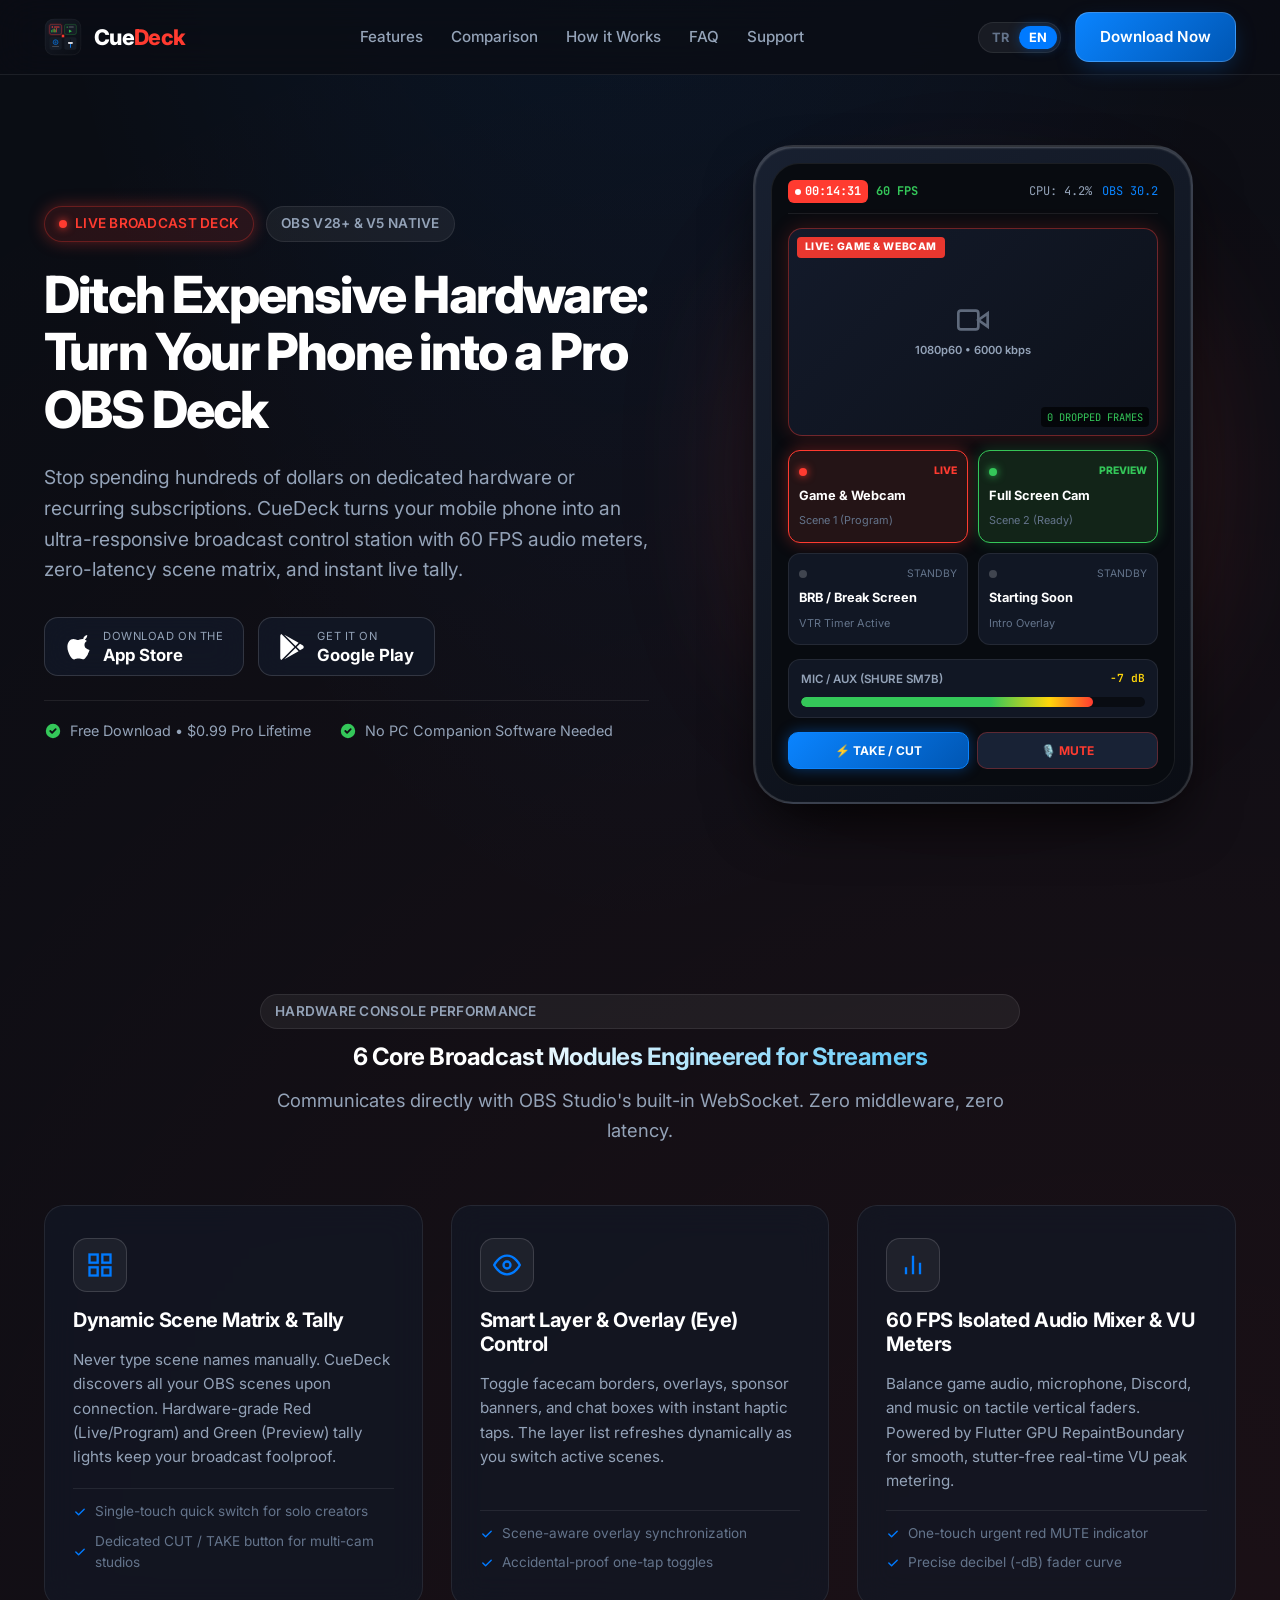
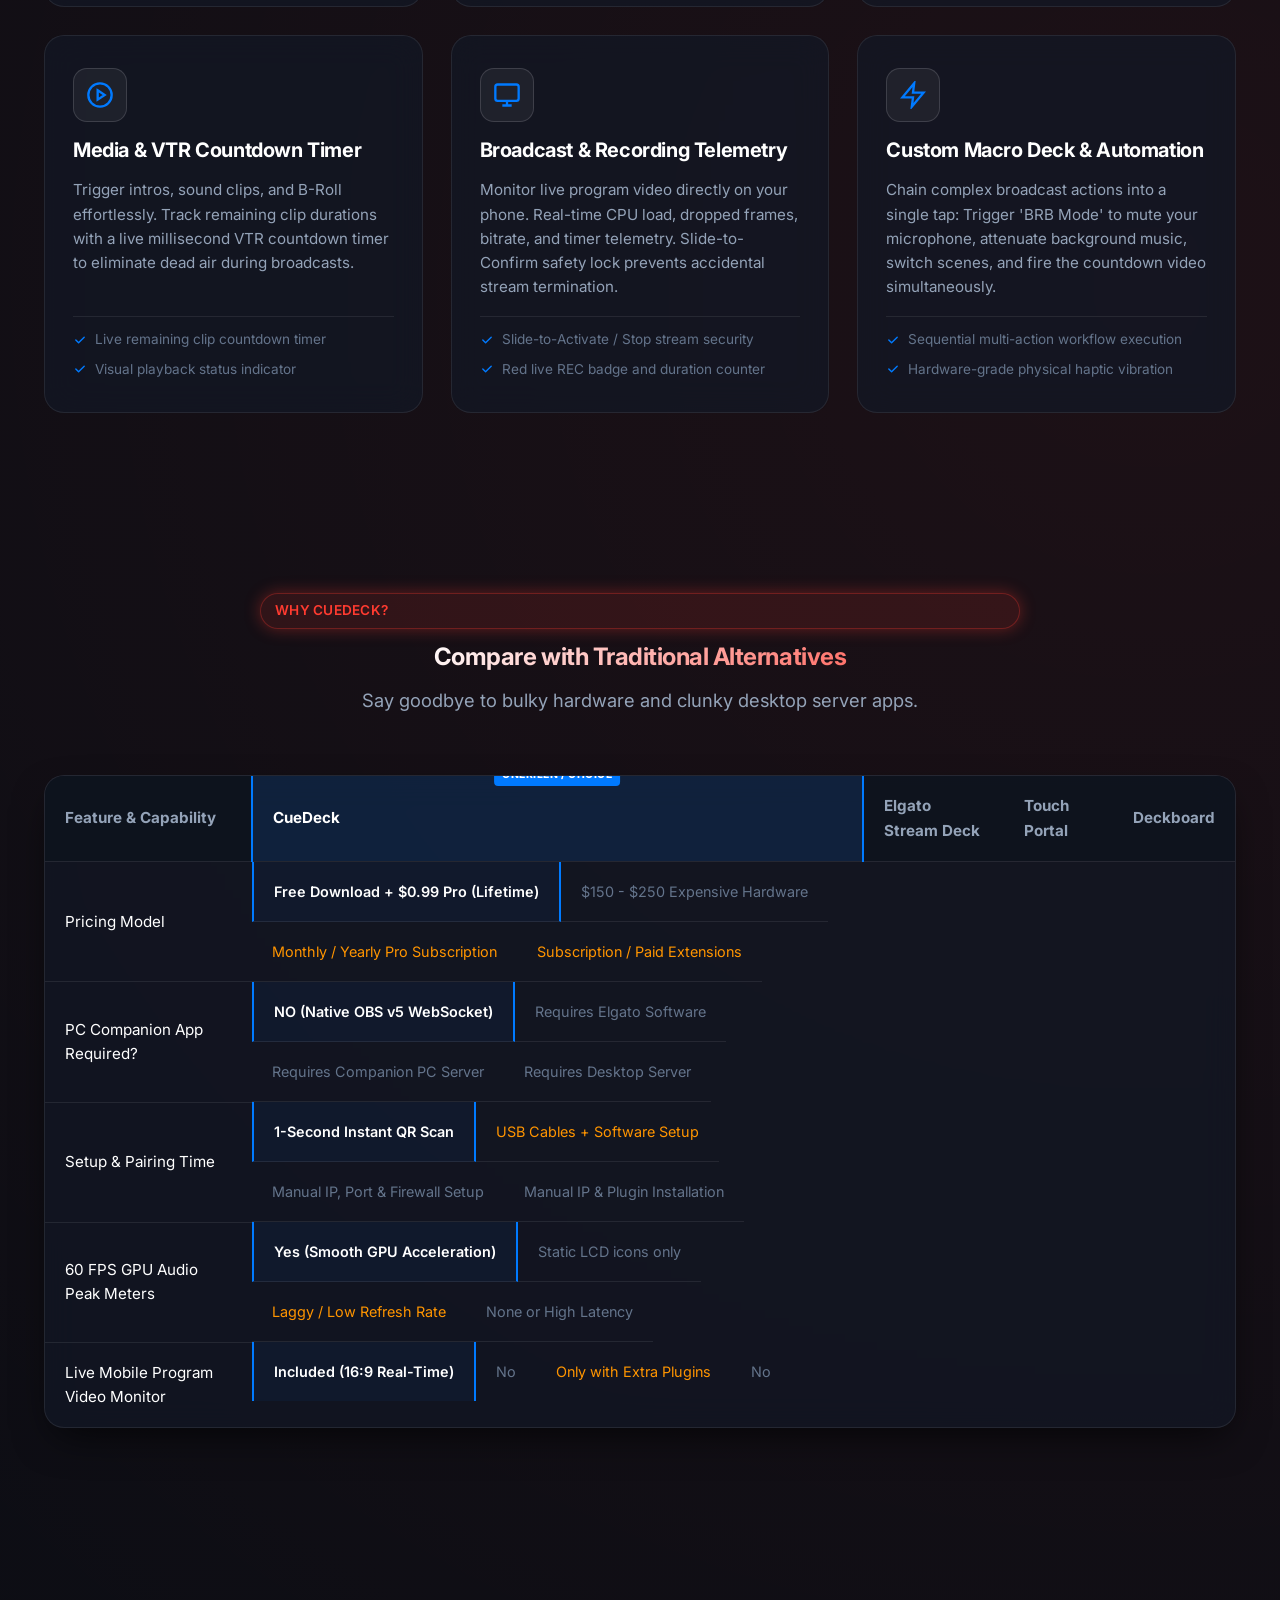
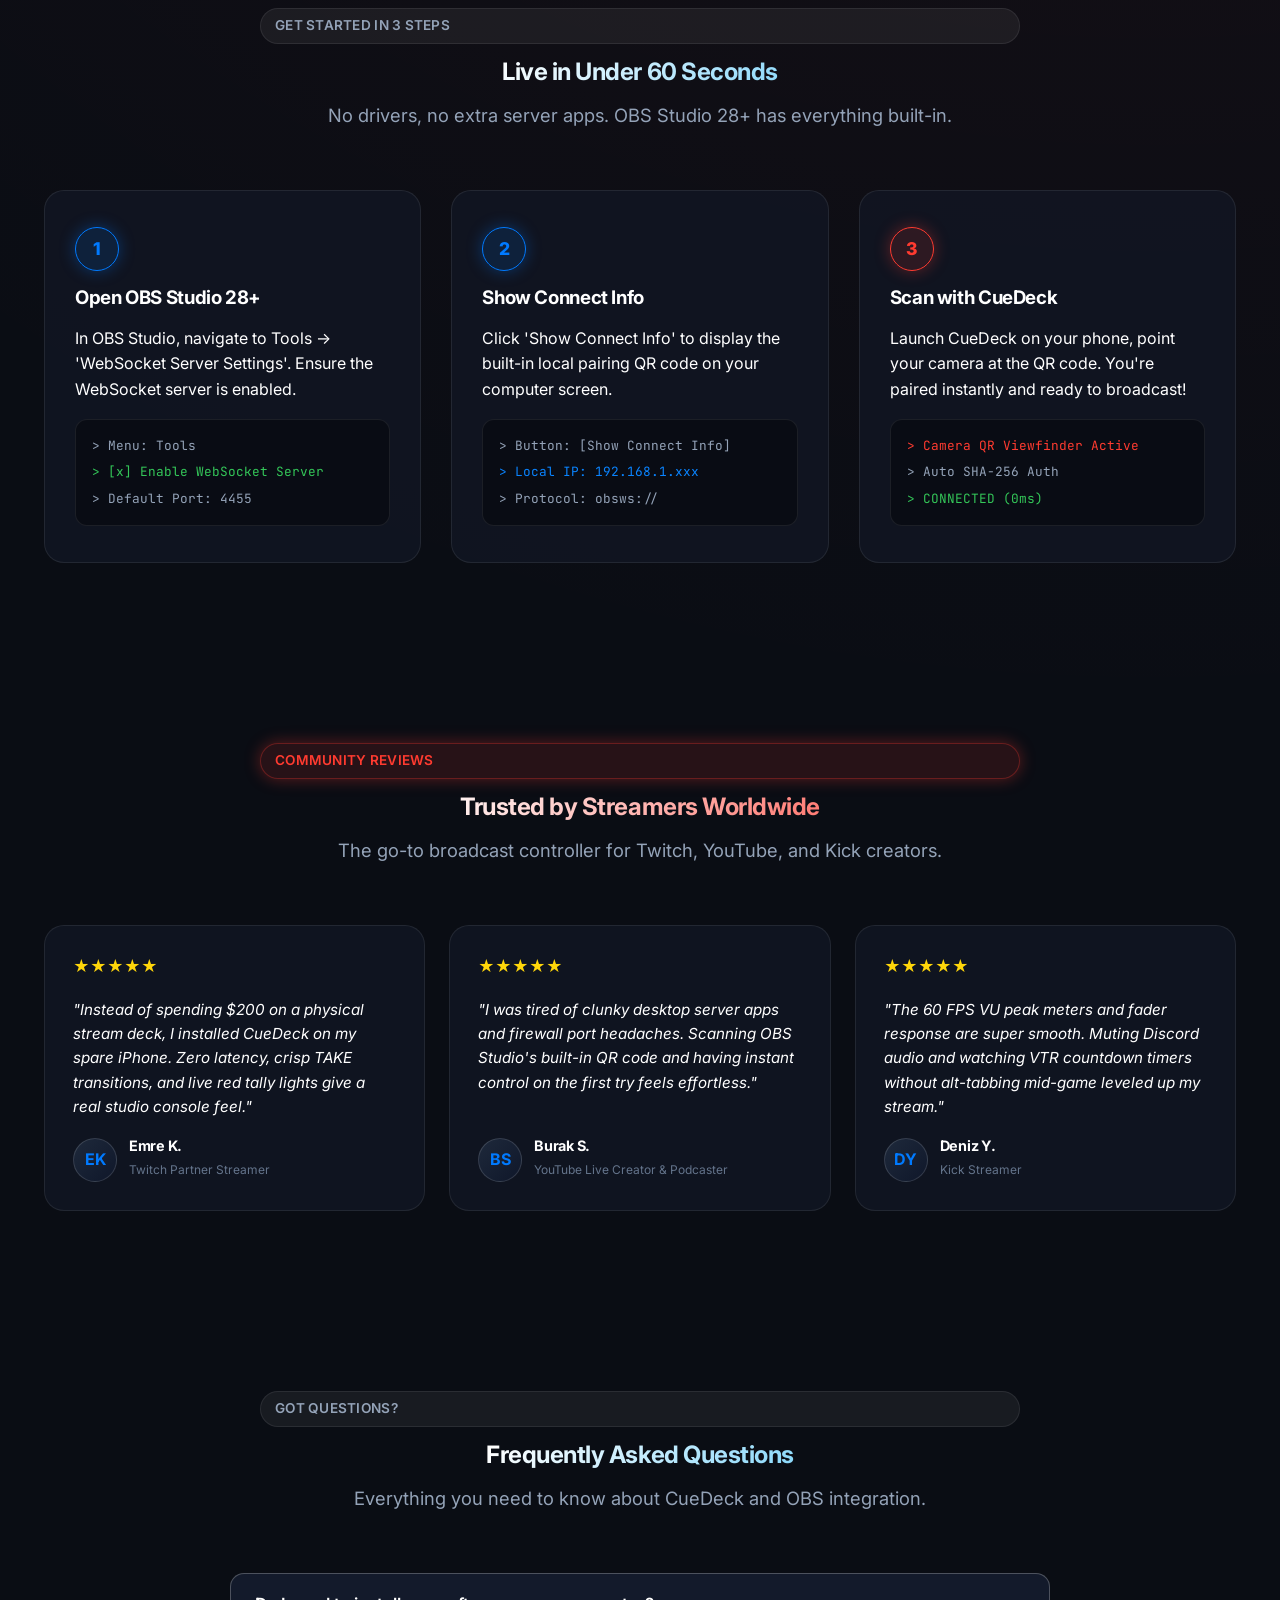
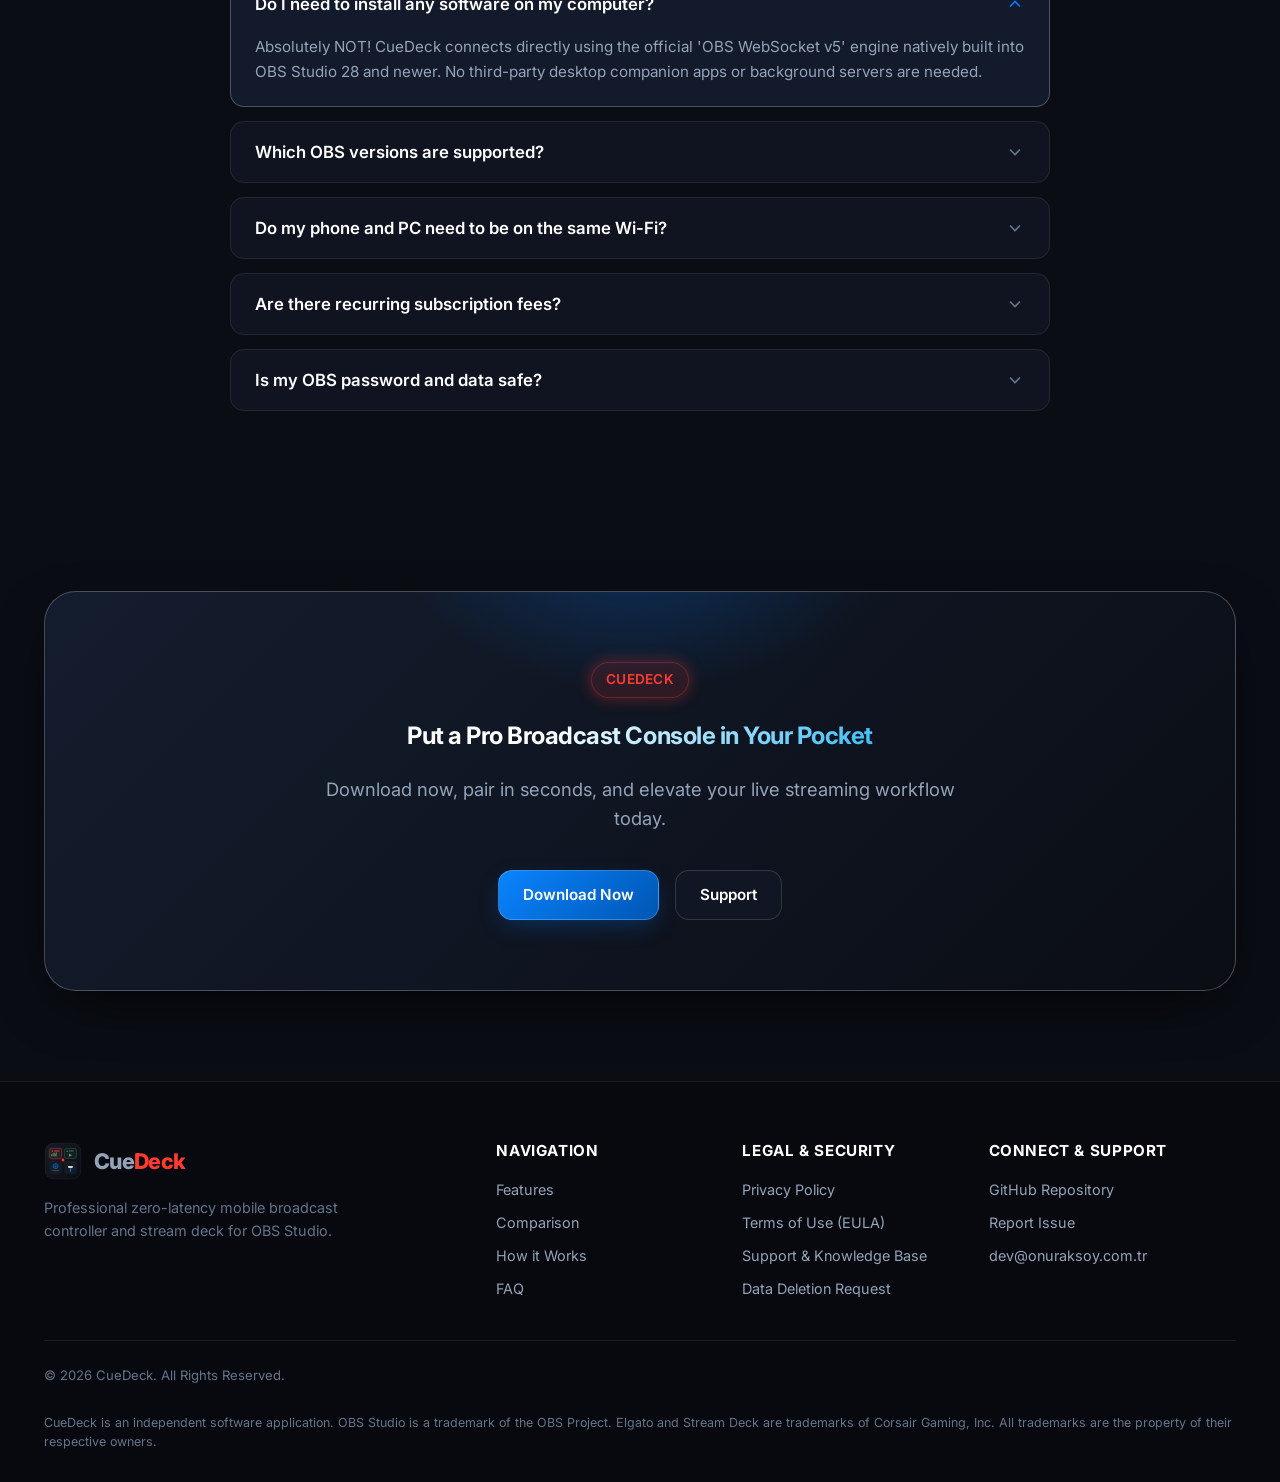
==== commit eec6450d: "deploy: update CueDeck v2026.11.24 website, SEO/GEO and legal pages" ====
--- a/index.html
+++ b/index.html
@@ -1,29 +1,33 @@
 <!DOCTYPE html>
-<html lang="tr">
+<html lang="en">
 <head>
   <meta charset="UTF-8">
   <meta name="viewport" content="width=device-width, initial-scale=1.0">
-  <title>CueDeck — Profesyonel OBS Canlı Yayın Reji Konsolu & Stream Deck</title>
-  
+  <title>CueDeck — OBS Studio Remote &amp; Stream Deck</title>
+
   <!-- SEO Meta Tags -->
-  <meta name="description" content="Pahalı donanımlara son. Telefonunuzu 60 FPS ses mikseri, dinamik sahne matrisi ve canlı tally ışıklarıyla profesyonel bir OBS Studio reji masasına dönüştürün.">
-  <meta name="keywords" content="CueDeck, OBS Studio, Stream Deck, Reji Konsolu, Canlı Yayın, Twitch, YouTube, Kick, OBS WebSocket v5, Audio Mixer, Tally Lights, Broadcaster Deck">
+  <meta name="description" content="Turn your phone into an OBS Studio remote &amp; stream deck with 60 FPS audio meters, LAN auto-scan, scene matrix, and live tally lights. Zero ads.">
+  <meta name="keywords" content="CueDeck, OBS Studio Remote, Mobile Stream Deck, OBS WebSocket v5, Live Broadcast Mixer, 60 FPS VU Meter, Tally Lights, Twitch, YouTube, Kick">
   <meta name="author" content="Onur Aksoy (OAHUB)">
   <meta name="theme-color" content="#0A0D14">
+  <link rel="canonical" href="https://oaonuraksoy.github.io/cuedeck/">
 
   <!-- Open Graph / Facebook -->
   <meta property="og:type" content="website">
   <meta property="og:url" content="https://oaonuraksoy.github.io/cuedeck/">
-  <meta property="og:title" content="CueDeck — Telefonunuz Profesyonel OBS Reji Masası">
-  <meta property="og:description" content="Aboneliksiz ömür boyu lisans. OBS 28+ ile anında QR kod eşleşmesi, 60 FPS izole VU ses metreleri ve sıfır gecikmeli sahne kontrolü.">
-  <meta property="og:image" content="./assets/favicon.svg">
+  <meta property="og:title" content="CueDeck — OBS Studio Remote &amp; Stream Deck">
+  <meta property="og:description" content="Turn your phone into a zero-latency OBS Studio control surface with 60 FPS audio meters, LAN auto-scan, QR pairing, and live tally. Zero ads.">
+  <meta property="og:image" content="https://oaonuraksoy.github.io/cuedeck/assets/og-image.png">
+  <meta property="og:image:type" content="image/png">
+  <meta property="og:image:width" content="1200">
+  <meta property="og:image:height" content="630">
 
   <!-- Twitter -->
   <meta property="twitter:card" content="summary_large_image">
   <meta property="twitter:url" content="https://oaonuraksoy.github.io/cuedeck/">
-  <meta property="twitter:title" content="CueDeck — OBS Canlı Yayın Reji Konsolu">
-  <meta property="twitter:description" content="PC Companion gerektirmeyen, doğrudan OBS v5 WebSocket destekli yeni nesil reji konsolu.">
-  <meta property="twitter:image" content="./assets/favicon.svg">
+  <meta property="twitter:title" content="CueDeck — OBS Studio Remote &amp; Stream Deck">
+  <meta property="twitter:description" content="Direct OBS WebSocket v5 mobile control deck with 60 FPS VU meters, scene matrix, and zero desktop companion software.">
+  <meta property="twitter:image" content="https://oaonuraksoy.github.io/cuedeck/assets/og-image.png">
 
   <!-- Favicon -->
   <link rel="icon" type="image/svg+xml" href="./assets/favicon.svg">
@@ -31,25 +35,83 @@
   <!-- Styles -->
   <link rel="stylesheet" href="./css/style.css">
 
-  <!-- JSON-LD Structured Data -->
+  <!-- JSON-LD Structured Data (@graph) -->
   <script type="application/ld+json">
   {
     "@context": "https://schema.org",
-    "@type": "SoftwareApplication",
-    "name": "CueDeck",
-    "operatingSystem": "iOS, Android",
-    "applicationCategory": "MultimediaApplication",
-    "offers": {
-      "@type": "Offer",
-      "price": "0.00",
-      "priceCurrency": "USD"
-    },
-    "description": "Turn your mobile device into a professional OBS Studio broadcast control deck with 60 FPS audio meters and live tally.",
-    "softwareVersion": "1.0.0",
-    "author": {
-      "@type": "Person",
-      "name": "Onur Aksoy"
-    }
+    "@graph": [
+      {
+        "@type": "SoftwareApplication",
+        "@id": "https://oaonuraksoy.github.io/cuedeck/#app",
+        "name": "CueDeck",
+        "operatingSystem": "iOS, Android",
+        "applicationCategory": "MultimediaApplication",
+        "softwareVersion": "2026.11.24",
+        "url": "https://oaonuraksoy.github.io/cuedeck/",
+        "image": "https://oaonuraksoy.github.io/cuedeck/assets/og-image.png",
+        "description": "Turn your phone into a zero-latency OBS Studio remote and mobile stream deck with 60 FPS audio meters, LAN auto-scan, scene matrix, and live tally lights.",
+        "offers": {
+          "@type": "Offer",
+          "price": "0.00",
+          "priceCurrency": "USD"
+        },
+        "author": {
+          "@id": "https://oaonuraksoy.github.io/cuedeck/#author"
+        }
+      },
+      {
+        "@type": "Person",
+        "@id": "https://oaonuraksoy.github.io/cuedeck/#author",
+        "name": "Onur Aksoy",
+        "url": "https://oaonuraksoy.github.io/cuedeck/"
+      },
+      {
+        "@type": "FAQPage",
+        "@id": "https://oaonuraksoy.github.io/cuedeck/#faq",
+        "mainEntity": [
+          {
+            "@type": "Question",
+            "name": "Do I need to install any software on my computer?",
+            "acceptedAnswer": {
+              "@type": "Answer",
+              "text": "Absolutely NOT! CueDeck connects directly using the official 'OBS WebSocket v5' engine natively built into OBS Studio 28 and newer. No third-party desktop companion apps or background servers are needed."
+            }
+          },
+          {
+            "@type": "Question",
+            "name": "Which OBS versions are supported?",
+            "acceptedAnswer": {
+              "@type": "Answer",
+              "text": "CueDeck is 100% compatible with OBS Studio v28, v29, v30, v31, and all future releases."
+            }
+          },
+          {
+            "@type": "Question",
+            "name": "Do my phone and PC need to be on the same Wi-Fi?",
+            "acceptedAnswer": {
+              "@type": "Answer",
+              "text": "Yes. CueDeck operates over your local network (LAN / Wi-Fi) for lightning-fast zero latency and maximum security. Even if your external Internet goes down, local deck control stays fully operational."
+            }
+          },
+          {
+            "@type": "Question",
+            "name": "Are there recurring subscription fees?",
+            "acceptedAnswer": {
+              "@type": "Answer",
+              "text": "No! CueDeck is completely FREE to download and use with 2 scenes, 16:9 live confidence monitor, audio mixer, and stream safety controls. Advanced 16+ scene banks, smart auto-mute mic matrix, and custom macro decks are unlocked with a single one-time $0.99 Pro Lifetime purchase. No recurring subscriptions, ever!"
+            }
+          },
+          {
+            "@type": "Question",
+            "name": "Is my OBS password and data safe?",
+            "acceptedAnswer": {
+              "@type": "Answer",
+              "text": "Your passwords and profiles are saved exclusively on your phone's hardware-encrypted storage (iOS Keychain / Android Keystore). CueDeck has zero cloud servers, zero analytics trackers, and collects zero personal data."
+            }
+          }
+        ]
+      }
+    ]
   }
   </script>
 </head>
@@ -64,22 +126,22 @@
       </a>
 
       <ul class="nav-links">
-        <li><a href="#features" data-i18n="nav.features">Özellikler</a></li>
-        <li><a href="#compare" data-i18n="nav.compare">Karşılaştırma</a></li>
-        <li><a href="#how-it-works" data-i18n="nav.howItWorks">Nasıl Çalışır?</a></li>
-        <li><a href="#faq" data-i18n="nav.faq">SSS</a></li>
-        <li><a href="./support.html" data-i18n="nav.support">Destek</a></li>
+        <li><a href="#features" data-i18n="nav.features">Features</a></li>
+        <li><a href="#compare" data-i18n="nav.compare">Comparison</a></li>
+        <li><a href="#how-it-works" data-i18n="nav.howItWorks">How it Works</a></li>
+        <li><a href="#faq" data-i18n="nav.faq">FAQ</a></li>
+        <li><a href="./support.html" data-i18n="nav.support">Support</a></li>
       </ul>
 
       <div class="nav-actions">
         <!-- Language Switcher (TR / EN) -->
         <div class="lang-switcher">
-          <button class="lang-btn active" data-lang="tr">TR</button>
-          <button class="lang-btn" data-lang="en">EN</button>
-        </div>
-
-        <a href="#download" class="btn btn-primary" data-i18n="nav.download">Hemen İndir</a>
-        <button class="mobile-menu-toggle" aria-label="Menüyü Aç/Kapat">
+          <button class="lang-btn" data-lang="tr">TR</button>
+          <button class="lang-btn active" data-lang="en">EN</button>
+        </div>
+
+        <a href="#download" class="btn btn-primary" data-i18n="nav.download">Download Now</a>
+        <button class="mobile-menu-toggle" aria-label="Toggle Menu">
           <span></span>
           <span></span>
           <span></span>
@@ -96,40 +158,36 @@
           <div class="hero-badges-row">
             <span class="badge badge-live">
               <span class="pulse-dot"></span>
-              <span data-i18n="hero.badge">CANLI REJİ KONSOLU</span>
+              <span data-i18n="hero.badge">LIVE BROADCAST DECK</span>
             </span>
             <span class="badge badge-version">OBS v28+ & v5 NATIVE</span>
           </div>
 
-          <h1 class="hero-title" data-i18n="hero.title">
-            Pahalı Donanımlara Son: Telefonunuz <span class="gradient-text-red">Profesyonel OBS Reji Masası</span>
-          </h1>
-
-          <p class="hero-subtitle" data-i18n="hero.subtitle">
-            Donanım satın almaya veya aylık aboneliklere binlerce lira ödemeyin. CueDeck, telefonunuzu 60 FPS ses mikseri, sıfır gecikmeli sahne matrisi ve canlı tally ışıklarıyla tam teşekküllü bir yayın kontrol konsoluna dönüştürür.
-          </p>
+          <h1 class="hero-title" data-i18n="hero.title">Ditch Expensive Hardware: Turn Your Phone into a <span class="gradient-text-red">Pro OBS Deck</span></h1>
+
+          <p class="hero-subtitle" data-i18n="hero.subtitle">Stop spending hundreds of dollars on dedicated hardware or recurring subscriptions. CueDeck turns your mobile phone into an ultra-responsive broadcast control station with 60 FPS audio meters, zero-latency scene matrix, and instant live tally.</p>
 
           <!-- Store Download Badges -->
           <div class="store-badges" id="download">
-            <a href="https://apps.apple.com" target="_blank" rel="noopener noreferrer" class="store-badge-link">
+            <a href="https://apps.apple.com/app/id6814831050" target="_blank" rel="noopener noreferrer" class="store-badge-link">
               <!-- Apple SVG -->
               <svg viewBox="0 0 170 170">
                 <path d="M150.37 130.25c-2.45 5.66-5.35 10.87-8.71 15.66-4.58 6.53-8.33 11.05-11.22 13.56-4.48 4.12-9.28 6.23-14.42 6.35-3.69 0-8.14-1.05-13.32-3.18-5.19-2.12-9.97-3.17-14.34-3.17-4.58 0-9.49 1.05-14.75 3.17-5.26 2.13-9.5 3.24-12.74 3.35-4.35.13-9.16-1.9-14.42-6.08-3.7-3.04-7.6-7.77-11.71-14.19-5.74-8.91-10.36-19.14-13.86-30.7-3.5-11.55-5.25-22.37-5.25-32.47 0-14.37 3.75-26.3 11.26-35.79 7.51-9.49 16.92-14.38 28.23-14.67 4.9.1 10.39 1.34 16.48 3.71 6.09 2.37 10.14 3.63 12.16 3.79 1.63-.16 5.86-1.46 12.69-3.9 6.83-2.45 12.63-3.6 17.4-3.46 11.96.98 21.6 5.37 28.92 13.17-10.43 6.32-15.54 15.11-15.33 26.37.22 8.71 3.59 16.03 10.11 21.96 6.52 5.93 14.13 9.4 22.83 10.43-2.61 8.05-6.09 16.63-10.43 25.75zM119.22 33.56c0-6.74 2.5-13.04 7.5-17.91 5-4.87 11.08-7.77 18.25-8.69.22 1.3.33 2.39.33 3.26 0 6.63-2.61 13.1-7.83 18.42-5.22 5.33-11.41 8.37-18.57 9.13.1-1.3.32-2.7.32-4.21z"/>
               </svg>
               <div class="store-badge-text">
-                <span class="small" data-i18n="store.appStore.sub">App Store'dan</span>
-                <span class="big" data-i18n="store.appStore.main">İndirin</span>
+                <span class="small" data-i18n="store.appStore.sub">Download on the</span>
+                <span class="big" data-i18n="store.appStore.main">App Store</span>
               </div>
             </a>
 
-            <a href="https://play.google.com" target="_blank" rel="noopener noreferrer" class="store-badge-link">
+            <a href="https://play.google.com/store/apps/details?id=tr.com.oahub.cuedeck" target="_blank" rel="noopener noreferrer" class="store-badge-link">
               <!-- Google Play SVG -->
               <svg viewBox="0 0 512 512">
                 <path d="M325.3 234.3L104.6 13l280.8 161.2-60.1 60.1zM47 0C34 6.8 25.3 19.2 25.3 35.3v441.3c0 16.1 8.7 28.5 21.7 35.3l256.6-256L47 0zm425.2 225.6l-58.9-34.1-65.7 64.5 65.7 64.5 60.1-34.1c18-14.3 18-46.5-1.2-60.8zM104.6 499l280.8-161.2-60.1-60.1L104.6 499z"/>
               </svg>
               <div class="store-badge-text">
-                <span class="small" data-i18n="store.googlePlay.sub">Google Play'den</span>
-                <span class="big" data-i18n="store.googlePlay.main">Edinin</span>
+                <span class="small" data-i18n="store.googlePlay.sub">Get it on</span>
+                <span class="big" data-i18n="store.googlePlay.main">Google Play</span>
               </div>
             </a>
           </div>
@@ -139,13 +197,13 @@
               <svg viewBox="0 0 20 20" fill="currentColor">
                 <path fill-rule="evenodd" d="M10 18a8 8 0 100-16 8 8 0 000 16zm3.707-9.293a1 1 0 00-1.414-1.414L9 10.586 7.707 9.293a1 1 0 00-1.414 1.414l2 2a1 1 0 001.414 0l4-4z" clip-rule="evenodd" />
               </svg>
-              <span data-i18n="hero.highlight1">Ücretsiz İndir • $0.99 Pro Ömür Boyu</span>
+              <span data-i18n="hero.highlight1">Free Download • $0.99 Pro Lifetime</span>
             </div>
             <div class="hero-highlight-item">
               <svg viewBox="0 0 20 20" fill="currentColor">
                 <path fill-rule="evenodd" d="M10 18a8 8 0 100-16 8 8 0 000 16zm3.707-9.293a1 1 0 00-1.414-1.414L9 10.586 7.707 9.293a1 1 0 00-1.414 1.414l2 2a1 1 0 001.414 0l4-4z" clip-rule="evenodd" />
               </svg>
-              <span data-i18n="hero.highlight2">PC Companion Yazılımı Gerektirmez</span>
+              <span data-i18n="hero.highlight2">No PC Companion Software Needed</span>
             </div>
           </div>
         </div>
@@ -170,7 +228,7 @@
 
               <!-- 16:9 Program Video Monitor -->
               <div class="mockup-monitor">
-                <span class="mockup-monitor-overlay">CANLI: OYUN & WEBCAM</span>
+                <span class="mockup-monitor-overlay">LIVE: GAME &amp; WEBCAM</span>
                 <div class="mockup-monitor-art">
                   <svg viewBox="0 0 24 24" fill="none" stroke="currentColor" stroke-width="2">
                     <polygon points="23 7 16 12 23 17 23 7"></polygon>
@@ -178,7 +236,7 @@
                   </svg>
                   <span style="font-size: 0.7rem; font-weight: 600;">1080p60 • 6000 kbps</span>
                 </div>
-                <div class="mockup-monitor-stats">0 KARE KAYBI</div>
+                <div class="mockup-monitor-stats">0 DROPPED FRAMES</div>
               </div>
 
               <!-- 2x2 Interactive Scene Matrix Pads -->
@@ -189,8 +247,8 @@
                     <span class="pad-tally red"></span>
                     <span style="font-size: 0.65rem; color: #FF3B30; font-weight: 800;">LIVE</span>
                   </div>
-                  <span class="pad-title">Oyun & Webcam</span>
-                  <span class="pad-sub">1. Sahne (Program)</span>
+                  <span class="pad-title">Game &amp; Webcam</span>
+                  <span class="pad-sub">Scene 1 (Program)</span>
                 </div>
 
                 <!-- Pad 2: Preview -->
@@ -199,8 +257,8 @@
                     <span class="pad-tally green"></span>
                     <span style="font-size: 0.65rem; color: #34C759; font-weight: 800;">PREVIEW</span>
                   </div>
-                  <span class="pad-title">Tam Ekran Kamera</span>
-                  <span class="pad-sub">2. Sahne (Hazır)</span>
+                  <span class="pad-title">Full Screen Cam</span>
+                  <span class="pad-sub">Scene 2 (Ready)</span>
                 </div>
 
                 <!-- Pad 3: Regular -->
@@ -209,8 +267,8 @@
                     <span class="pad-tally" style="background: rgba(255,255,255,0.2);"></span>
                     <span style="font-size: 0.65rem; color: #64748B;">STANDBY</span>
                   </div>
-                  <span class="pad-title">BRB / Mola Ekranı</span>
-                  <span class="pad-sub">VTR Sayacı Aktif</span>
+                  <span class="pad-title">BRB / Break Screen</span>
+                  <span class="pad-sub">VTR Timer Active</span>
                 </div>
 
                 <!-- Pad 4: Regular -->
@@ -219,8 +277,8 @@
                     <span class="pad-tally" style="background: rgba(255,255,255,0.2);"></span>
                     <span style="font-size: 0.65rem; color: #64748B;">STANDBY</span>
                   </div>
-                  <span class="pad-title">Yayın Başlıyor</span>
-                  <span class="pad-sub">Giriş İntrosu</span>
+                  <span class="pad-title">Starting Soon</span>
+                  <span class="pad-sub">Intro Overlay</span>
                 </div>
               </div>
 
@@ -240,7 +298,7 @@
               <!-- Action Row: Studio CUT button -->
               <div class="mockup-actions-row">
                 <button class="mockup-btn cut-btn">
-                  <span>⚡ TAKE / CUT GEÇİŞİ</span>
+                  <span>⚡ TAKE / CUT</span>
                 </button>
                 <button class="mockup-btn" style="color: #FF3B30; border-color: rgba(255,59,48,0.3);">
                   <span>🎙️ MUTE</span>
@@ -257,9 +315,9 @@
     <section class="section" id="features">
       <div class="container">
         <div class="section-header">
-          <span class="badge badge-version" data-i18n="features.tag">PROFESYONEL DONANIM GÜCÜ</span>
-          <h2 class="gradient-text-blue" data-i18n="features.title">Yayıncılar İçin Tasarlanan 6 Çekirdek Reji Modülü</h2>
-          <p class="section-subtitle" data-i18n="features.subtitle">OBS Studio v28+ dahili WebSocket protokolüyle doğrudan konuşur. Sıfır aracı, sıfır gecikme.</p>
+          <span class="badge badge-version" data-i18n="features.tag">HARDWARE CONSOLE PERFORMANCE</span>
+          <h2 class="gradient-text-blue" data-i18n="features.title">6 Core Broadcast Modules Engineered for Streamers</h2>
+          <p class="section-subtitle" data-i18n="features.subtitle">Communicates directly with OBS Studio's built-in WebSocket. Zero middleware, zero latency.</p>
         </div>
 
         <div class="modules-grid">
@@ -273,13 +331,11 @@
                 <rect x="3" y="14" width="7" height="7"></rect>
               </svg>
             </div>
-            <h3 class="module-title" data-i18n="mod1.title">Dinamik Sahne Matrisi & Tally</h3>
-            <p class="module-desc" data-i18n="mod1.desc">
-              Sahnelerinizi manuel girmeye son. OBS'e bağlandığınız an tüm sahneler otomatik taranır. Donanım konsollarındaki gibi Kırmızı (Program/Canlı) ve Yeşil (Preview) tally lambalarıyla yayını güvenle yönetin.
-            </p>
+            <h3 class="module-title" data-i18n="mod1.title">Dynamic Scene Matrix & Tally</h3>
+            <p class="module-desc" data-i18n="mod1.desc">Never type scene names manually. CueDeck discovers all your OBS scenes upon connection. Hardware-grade Red (Live/Program) and Green (Preview) tally lights keep your broadcast foolproof.</p>
             <ul class="module-specs-list">
-              <li><svg viewBox="0 0 20 20" fill="currentColor"><path fill-rule="evenodd" d="M16.707 5.293a1 1 0 010 1.414l-8 8a1 1 0 01-1.414 0l-4-4a1 1 0 011.414-1.414L8 12.586l7.293-7.293a1 1 0 011.414 0z"/></svg> <span data-i18n="mod1.spec1">Tek dokunuşla solo geçiş (Quick Switch)</span></li>
-              <li><svg viewBox="0 0 20 20" fill="currentColor"><path fill-rule="evenodd" d="M16.707 5.293a1 1 0 010 1.414l-8 8a1 1 0 01-1.414 0l-4-4a1 1 0 011.414-1.414L8 12.586l7.293-7.293a1 1 0 011.414 0z"/></svg> <span data-i18n="mod1.spec2">Büyük stüdyo CUT / TAKE butonu</span></li>
+              <li><svg viewBox="0 0 20 20" fill="currentColor"><path fill-rule="evenodd" d="M16.707 5.293a1 1 0 010 1.414l-8 8a1 1 0 01-1.414 0l-4-4a1 1 0 011.414-1.414L8 12.586l7.293-7.293a1 1 0 011.414 0z"/></svg> <span data-i18n="mod1.spec1">Single-touch quick switch for solo creators</span></li>
+              <li><svg viewBox="0 0 20 20" fill="currentColor"><path fill-rule="evenodd" d="M16.707 5.293a1 1 0 010 1.414l-8 8a1 1 0 01-1.414 0l-4-4a1 1 0 011.414-1.414L8 12.586l7.293-7.293a1 1 0 011.414 0z"/></svg> <span data-i18n="mod1.spec2">Dedicated CUT / TAKE button for multi-cam studios</span></li>
             </ul>
           </div>
 
@@ -291,13 +347,11 @@
                 <circle cx="12" cy="12" r="3"></circle>
               </svg>
             </div>
-            <h3 class="module-title" data-i18n="mod2.title">Akıllı Katman & Göz (Overlay) Kontrolü</h3>
-            <p class="module-desc" data-i18n="mod2.desc">
-              Kamera çerçevesi, sponsor logoları, sohbet pencereleri ve alt bantları tek tuşla anında gizleyin veya yayına verin. Sahne değiştikçe katman listesi otomatik yenilenir.
-            </p>
+            <h3 class="module-title" data-i18n="mod2.title">Smart Layer & Overlay (Eye) Control</h3>
+            <p class="module-desc" data-i18n="mod2.desc">Toggle facecam borders, overlays, sponsor banners, and chat boxes with instant haptic taps. The layer list refreshes dynamically as you switch active scenes.</p>
             <ul class="module-specs-list">
-              <li><svg viewBox="0 0 20 20" fill="currentColor"><path fill-rule="evenodd" d="M16.707 5.293a1 1 0 010 1.414l-8 8a1 1 0 01-1.414 0l-4-4a1 1 0 011.414-1.414L8 12.586l7.293-7.293a1 1 0 011.414 0z"/></svg> <span data-i18n="mod2.spec1">Sahneye özel katman senkronizasyonu</span></li>
-              <li><svg viewBox="0 0 20 20" fill="currentColor"><path fill-rule="evenodd" d="M16.707 5.293a1 1 0 010 1.414l-8 8a1 1 0 01-1.414 0l-4-4a1 1 0 011.414-1.414L8 12.586l7.293-7.293a1 1 0 011.414 0z"/></svg> <span data-i18n="mod2.spec2">Hızlı kaza önleyici aç/kapa mantığı</span></li>
+              <li><svg viewBox="0 0 20 20" fill="currentColor"><path fill-rule="evenodd" d="M16.707 5.293a1 1 0 010 1.414l-8 8a1 1 0 01-1.414 0l-4-4a1 1 0 011.414-1.414L8 12.586l7.293-7.293a1 1 0 011.414 0z"/></svg> <span data-i18n="mod2.spec1">Scene-aware overlay synchronization</span></li>
+              <li><svg viewBox="0 0 20 20" fill="currentColor"><path fill-rule="evenodd" d="M16.707 5.293a1 1 0 010 1.414l-8 8a1 1 0 01-1.414 0l-4-4a1 1 0 011.414-1.414L8 12.586l7.293-7.293a1 1 0 011.414 0z"/></svg> <span data-i18n="mod2.spec2">Accidental-proof one-tap toggles</span></li>
             </ul>
           </div>
 
@@ -310,13 +364,11 @@
                 <line x1="6" y1="20" x2="6" y2="14"></line>
               </svg>
             </div>
-            <h3 class="module-title" data-i18n="mod3.title">60 FPS İzole Ses Mikseri & VU Metre</h3>
-            <p class="module-desc" data-i18n="mod3.desc">
-              Oyun sesi, mikrofon, Discord ve müzik kanallarını bağımsız dikey fader'larla ayarlayın. Flutter GPU RepaintBoundary ile sıfır takılmalı, donanım kalitesinde gerçek zamanlı VU peak metreleri.
-            </p>
+            <h3 class="module-title" data-i18n="mod3.title">60 FPS Isolated Audio Mixer & VU Meters</h3>
+            <p class="module-desc" data-i18n="mod3.desc">Balance game audio, microphone, Discord, and music on tactile vertical faders. Powered by Flutter GPU RepaintBoundary for smooth, stutter-free real-time VU peak metering.</p>
             <ul class="module-specs-list">
-              <li><svg viewBox="0 0 20 20" fill="currentColor"><path fill-rule="evenodd" d="M16.707 5.293a1 1 0 010 1.414l-8 8a1 1 0 01-1.414 0l-4-4a1 1 0 011.414-1.414L8 12.586l7.293-7.293a1 1 0 011.414 0z"/></svg> <span data-i18n="mod3.spec1">Tek dokunuşla acil kırmızı MUTE göstergesi</span></li>
-              <li><svg viewBox="0 0 20 20" fill="currentColor"><path fill-rule="evenodd" d="M16.707 5.293a1 1 0 010 1.414l-8 8a1 1 0 01-1.414 0l-4-4a1 1 0 011.414-1.414L8 12.586l7.293-7.293a1 1 0 011.414 0z"/></svg> <span data-i18n="mod3.spec2">Hassas desibel (-dB) ayar fader'ları</span></li>
+              <li><svg viewBox="0 0 20 20" fill="currentColor"><path fill-rule="evenodd" d="M16.707 5.293a1 1 0 010 1.414l-8 8a1 1 0 01-1.414 0l-4-4a1 1 0 011.414-1.414L8 12.586l7.293-7.293a1 1 0 011.414 0z"/></svg> <span data-i18n="mod3.spec1">One-touch urgent red MUTE indicator</span></li>
+              <li><svg viewBox="0 0 20 20" fill="currentColor"><path fill-rule="evenodd" d="M16.707 5.293a1 1 0 010 1.414l-8 8a1 1 0 01-1.414 0l-4-4a1 1 0 011.414-1.414L8 12.586l7.293-7.293a1 1 0 011.414 0z"/></svg> <span data-i18n="mod3.spec2">Precise decibel (-dB) fader curve</span></li>
             </ul>
           </div>
 
@@ -328,13 +380,11 @@
                 <polygon points="10 8 16 12 10 16 10 8"></polygon>
               </svg>
             </div>
-            <h3 class="module-title" data-i18n="mod4.title">Medya & VTR Sayacı</h3>
-            <p class="module-desc" data-i18n="mod4.desc">
-              Jingle, video klipler ve B-Roll görüntülerini başlatın, durdurun veya baştan sarın. Kalan süreyi canlı geri sayım sayacıyla (VTR) takip ederek yayında sessizlik anlarını sıfıra indirin.
-            </p>
+            <h3 class="module-title" data-i18n="mod4.title">Media & VTR Countdown Timer</h3>
+            <p class="module-desc" data-i18n="mod4.desc">Trigger intros, sound clips, and B-Roll effortlessly. Track remaining clip durations with a live millisecond VTR countdown timer to eliminate dead air during broadcasts.</p>
             <ul class="module-specs-list">
-              <li><svg viewBox="0 0 20 20" fill="currentColor"><path fill-rule="evenodd" d="M16.707 5.293a1 1 0 010 1.414l-8 8a1 1 0 01-1.414 0l-4-4a1 1 0 011.414-1.414L8 12.586l7.293-7.293a1 1 0 011.414 0z"/></svg> <span data-i18n="mod4.spec1">Kalan süre milisaniye geri sayımı</span></li>
-              <li><svg viewBox="0 0 20 20" fill="currentColor"><path fill-rule="evenodd" d="M16.707 5.293a1 1 0 010 1.414l-8 8a1 1 0 01-1.414 0l-4-4a1 1 0 011.414-1.414L8 12.586l7.293-7.293a1 1 0 011.414 0z"/></svg> <span data-i18n="mod4.spec2">Görsel medya durum göstergesi</span></li>
+              <li><svg viewBox="0 0 20 20" fill="currentColor"><path fill-rule="evenodd" d="M16.707 5.293a1 1 0 010 1.414l-8 8a1 1 0 01-1.414 0l-4-4a1 1 0 011.414-1.414L8 12.586l7.293-7.293a1 1 0 011.414 0z"/></svg> <span data-i18n="mod4.spec1">Live remaining clip countdown timer</span></li>
+              <li><svg viewBox="0 0 20 20" fill="currentColor"><path fill-rule="evenodd" d="M16.707 5.293a1 1 0 010 1.414l-8 8a1 1 0 01-1.414 0l-4-4a1 1 0 011.414-1.414L8 12.586l7.293-7.293a1 1 0 011.414 0z"/></svg> <span data-i18n="mod4.spec2">Visual playback status indicator</span></li>
             </ul>
           </div>
 
@@ -347,13 +397,11 @@
                 <line x1="12" y1="17" x2="12" y2="21"></line>
               </svg>
             </div>
-            <h3 class="module-title" data-i18n="mod5.title">Yayın & Kayıt Telemetrisi</h3>
-            <p class="module-desc" data-i18n="mod5.desc">
-              Canlı Program ekranını telefonunuzdan izleyin. CPU kullanımı, düşen kare (dropped frames), kbit/s bitrate ve süre telemetrisi. Kazara yayını kapatmayı imkansız kılan Slide-to-Confirm koruması.
-            </p>
+            <h3 class="module-title" data-i18n="mod5.title">Broadcast & Recording Telemetry</h3>
+            <p class="module-desc" data-i18n="mod5.desc">Monitor live program video directly on your phone. Real-time CPU load, dropped frames, bitrate, and timer telemetry. Slide-to-Confirm safety lock prevents accidental stream termination.</p>
             <ul class="module-specs-list">
-              <li><svg viewBox="0 0 20 20" fill="currentColor"><path fill-rule="evenodd" d="M16.707 5.293a1 1 0 010 1.414l-8 8a1 1 0 01-1.414 0l-4-4a1 1 0 011.414-1.414L8 12.586l7.293-7.293a1 1 0 011.414 0z"/></svg> <span data-i18n="mod5.spec1">Slide-to-Activate / Deactivate güvenliği</span></li>
-              <li><svg viewBox="0 0 20 20" fill="currentColor"><path fill-rule="evenodd" d="M16.707 5.293a1 1 0 010 1.414l-8 8a1 1 0 01-1.414 0l-4-4a1 1 0 011.414-1.414L8 12.586l7.293-7.293a1 1 0 011.414 0z"/></svg> <span data-i18n="mod5.spec2">Kırmızı canlı REC rozeti ve süresi</span></li>
+              <li><svg viewBox="0 0 20 20" fill="currentColor"><path fill-rule="evenodd" d="M16.707 5.293a1 1 0 010 1.414l-8 8a1 1 0 01-1.414 0l-4-4a1 1 0 011.414-1.414L8 12.586l7.293-7.293a1 1 0 011.414 0z"/></svg> <span data-i18n="mod5.spec1">Slide-to-Activate / Stop stream security</span></li>
+              <li><svg viewBox="0 0 20 20" fill="currentColor"><path fill-rule="evenodd" d="M16.707 5.293a1 1 0 010 1.414l-8 8a1 1 0 01-1.414 0l-4-4a1 1 0 011.414-1.414L8 12.586l7.293-7.293a1 1 0 011.414 0z"/></svg> <span data-i18n="mod5.spec2">Red live REC badge and duration counter</span></li>
             </ul>
           </div>
 
@@ -364,13 +412,11 @@
                 <polygon points="13 2 3 14 12 14 11 22 21 10 12 10 13 2"></polygon>
               </svg>
             </div>
-            <h3 class="module-title" data-i18n="mod6.title">Özel Makro Deck & Otomasyon</h3>
-            <p class="module-desc" data-i18n="mod6.desc">
-              Tek dokunuşla zincirleme aksiyonlar: 'Mola Modu'na basarak mikrofonu susturun, arkaplan müziğini kısın, mola sahnesine geçin ve geri sayım videosunu aynı anda başlatın.
-            </p>
+            <h3 class="module-title" data-i18n="mod6.title">Custom Macro Deck & Automation</h3>
+            <p class="module-desc" data-i18n="mod6.desc">Chain complex broadcast actions into a single tap: Trigger 'BRB Mode' to mute your microphone, attenuate background music, switch scenes, and fire the countdown video simultaneously.</p>
             <ul class="module-specs-list">
-              <li><svg viewBox="0 0 20 20" fill="currentColor"><path fill-rule="evenodd" d="M16.707 5.293a1 1 0 010 1.414l-8 8a1 1 0 01-1.414 0l-4-4a1 1 0 011.414-1.414L8 12.586l7.293-7.293a1 1 0 011.414 0z"/></svg> <span data-i18n="mod6.spec1">Sıralı çoklu aksiyon tetikleme</span></li>
-              <li><svg viewBox="0 0 20 20" fill="currentColor"><path fill-rule="evenodd" d="M16.707 5.293a1 1 0 010 1.414l-8 8a1 1 0 01-1.414 0l-4-4a1 1 0 011.414-1.414L8 12.586l7.293-7.293a1 1 0 011.414 0z"/></svg> <span data-i18n="mod6.spec2">Donanımsal dokunsal titreşim (Haptic) hissiyatı</span></li>
+              <li><svg viewBox="0 0 20 20" fill="currentColor"><path fill-rule="evenodd" d="M16.707 5.293a1 1 0 010 1.414l-8 8a1 1 0 01-1.414 0l-4-4a1 1 0 011.414-1.414L8 12.586l7.293-7.293a1 1 0 011.414 0z"/></svg> <span data-i18n="mod6.spec1">Sequential multi-action workflow execution</span></li>
+              <li><svg viewBox="0 0 20 20" fill="currentColor"><path fill-rule="evenodd" d="M16.707 5.293a1 1 0 010 1.414l-8 8a1 1 0 01-1.414 0l-4-4a1 1 0 011.414-1.414L8 12.586l7.293-7.293a1 1 0 011.414 0z"/></svg> <span data-i18n="mod6.spec2">Hardware-grade physical haptic vibration</span></li>
             </ul>
           </div>
         </div>
@@ -381,16 +427,16 @@
     <section class="section" id="compare">
       <div class="container">
         <div class="section-header">
-          <span class="badge badge-live" data-i18n="compare.tag">NEDEN CUEDECK?</span>
-          <h2 class="gradient-text-red" data-i18n="compare.title">Geleneksel Çözümlerle Karşılaştırın</h2>
-          <p class="section-subtitle" data-i18n="compare.subtitle">Donanım masraflarına ve karmaşık PC sunucularına veda edin.</p>
+          <span class="badge badge-live" data-i18n="compare.tag">WHY CUEDECK?</span>
+          <h2 class="gradient-text-red" data-i18n="compare.title">Compare with Traditional Alternatives</h2>
+          <p class="section-subtitle" data-i18n="compare.subtitle">Say goodbye to bulky hardware and clunky desktop server apps.</p>
         </div>
 
         <div class="table-wrapper">
           <table class="compare-table">
             <thead>
               <tr>
-                <th data-i18n="compare.th.feature">Özellik & Kapasite</th>
+                <th data-i18n="compare.th.feature">Feature & Capability</th>
                 <th class="highlight-col" data-i18n="compare.th.cuedeck">CueDeck</th>
                 <th data-i18n="compare.th.streamdeck">Elgato Stream Deck</th>
                 <th data-i18n="compare.th.touchportal">Touch Portal</th>
@@ -399,39 +445,39 @@
             </thead>
             <tbody>
               <tr>
-                <td data-i18n="compare.row1">Maliyet Modeli</td>
-                <td class="highlight-col status-icon yes" data-i18n="compare.row1.cuedeck">Ücretsiz İndirme + $0.99 Pro (Ömür Boyu)</td>
-                <td class="status-icon no" data-i18n="compare.row1.streamdeck">150$ - 250$ Pahalı Donanım</td>
-                <td class="status-icon warn" data-i18n="compare.row1.touchportal">Aylık / Yıllık Pro Abonelik</td>
-                <td class="status-icon warn" data-i18n="compare.row1.deckboard">Abonelik / Ücretli Eklentiler</td>
+                <td data-i18n="compare.row1">Pricing Model</td>
+                <td class="highlight-col status-icon yes" data-i18n="compare.row1.cuedeck">Free Download + $0.99 Pro (Lifetime)</td>
+                <td class="status-icon no" data-i18n="compare.row1.streamdeck">$150 - $250 Expensive Hardware</td>
+                <td class="status-icon warn" data-i18n="compare.row1.touchportal">Monthly / Yearly Pro Subscription</td>
+                <td class="status-icon warn" data-i18n="compare.row1.deckboard">Subscription / Paid Extensions</td>
               </tr>
               <tr>
-                <td data-i18n="compare.row2">PC Companion Yazılımı Gereksinimi</td>
-                <td class="highlight-col status-icon yes" data-i18n="compare.row2.cuedeck">GEREKMEZ (Doğrudan OBS v5 WebSocket)</td>
-                <td class="status-icon no" data-i18n="compare.row2.streamdeck">Zorunlu Elgato Software</td>
-                <td class="status-icon no" data-i18n="compare.row2.touchportal">Zorunlu Aracı PC Sunucusu</td>
-                <td class="status-icon no" data-i18n="compare.row2.deckboard">Zorunlu Desktop Server</td>
+                <td data-i18n="compare.row2">PC Companion App Required?</td>
+                <td class="highlight-col status-icon yes" data-i18n="compare.row2.cuedeck">NO (Native OBS v5 WebSocket)</td>
+                <td class="status-icon no" data-i18n="compare.row2.streamdeck">Requires Elgato Software</td>
+                <td class="status-icon no" data-i18n="compare.row2.touchportal">Requires Companion PC Server</td>
+                <td class="status-icon no" data-i18n="compare.row2.deckboard">Requires Desktop Server</td>
               </tr>
               <tr>
-                <td data-i18n="compare.row3">Kurulum ve Eşleşme Süresi</td>
-                <td class="highlight-col status-icon yes" data-i18n="compare.row3.cuedeck">1 Saniyede OBS QR Kod Taraması</td>
-                <td class="status-icon warn" data-i18n="compare.row3.streamdeck">USB Kablo + Yazılım Ayarları</td>
-                <td class="status-icon no" data-i18n="compare.row3.touchportal">Manuel IP, Port & Firewall Yapılandırması</td>
-                <td class="status-icon no" data-i18n="compare.row3.deckboard">Manuel IP ve Eklenti Yükleme</td>
+                <td data-i18n="compare.row3">Setup & Pairing Time</td>
+                <td class="highlight-col status-icon yes" data-i18n="compare.row3.cuedeck">1-Second Instant QR Scan</td>
+                <td class="status-icon warn" data-i18n="compare.row3.streamdeck">USB Cables + Software Setup</td>
+                <td class="status-icon no" data-i18n="compare.row3.touchportal">Manual IP, Port & Firewall Setup</td>
+                <td class="status-icon no" data-i18n="compare.row3.deckboard">Manual IP & Plugin Installation</td>
               </tr>
               <tr>
-                <td data-i18n="compare.row4">60 FPS Canlı İzole VU Metre</td>
-                <td class="highlight-col status-icon yes" data-i18n="compare.row4.cuedeck">Mevcut (GPU İvmeli Akıcı)</td>
-                <td class="status-icon no" data-i18n="compare.row4.streamdeck">Yalnızca statik LCD tuşlar</td>
-                <td class="status-icon warn" data-i18n="compare.row4.touchportal">Gecikmeli / Düşük Yenileme Hızı</td>
-                <td class="status-icon no" data-i18n="compare.row4.deckboard">Yok veya Çok Gecikmeli</td>
+                <td data-i18n="compare.row4">60 FPS GPU Audio Peak Meters</td>
+                <td class="highlight-col status-icon yes" data-i18n="compare.row4.cuedeck">Yes (Smooth GPU Acceleration)</td>
+                <td class="status-icon no" data-i18n="compare.row4.streamdeck">Static LCD icons only</td>
+                <td class="status-icon warn" data-i18n="compare.row4.touchportal">Laggy / Low Refresh Rate</td>
+                <td class="status-icon no" data-i18n="compare.row4.deckboard">None or High Latency</td>
               </tr>
               <tr>
-                <td data-i18n="compare.row5">Mobil Cihazda Canlı Program Monitörü</td>
-                <td class="highlight-col status-icon yes" data-i18n="compare.row5.cuedeck">Mevcut (16:9 Gerçek Zamanlı)</td>
-                <td class="status-icon no" data-i18n="compare.row5.streamdeck">Yok</td>
-                <td class="status-icon warn" data-i18n="compare.row5.touchportal">Sadece Ekstra Plugin ile</td>
-                <td class="status-icon no" data-i18n="compare.row5.deckboard">Yok</td>
+                <td data-i18n="compare.row5">Live Mobile Program Video Monitor</td>
+                <td class="highlight-col status-icon yes" data-i18n="compare.row5.cuedeck">Included (16:9 Real-Time)</td>
+                <td class="status-icon no" data-i18n="compare.row5.streamdeck">No</td>
+                <td class="status-icon warn" data-i18n="compare.row5.touchportal">Only with Extra Plugins</td>
+                <td class="status-icon no" data-i18n="compare.row5.deckboard">No</td>
               </tr>
             </tbody>
           </table>
@@ -443,48 +489,42 @@
     <section class="section" id="how-it-works">
       <div class="container">
         <div class="section-header">
-          <span class="badge badge-version" data-i18n="steps.tag">3 ADIMDA BAŞLAYIN</span>
-          <h2 class="gradient-text-blue" data-i18n="steps.title">1 Dakikada Yayına Hazırsınız</h2>
-          <p class="section-subtitle" data-i18n="steps.subtitle">Ek sürücü veya sunucu programı kurmanıza gerek yok. OBS Studio 28+ zaten hazır.</p>
+          <span class="badge badge-version" data-i18n="steps.tag">GET STARTED IN 3 STEPS</span>
+          <h2 class="gradient-text-blue" data-i18n="steps.title">Live in Under 60 Seconds</h2>
+          <p class="section-subtitle" data-i18n="steps.subtitle">No drivers, no extra server apps. OBS Studio 28+ has everything built-in.</p>
         </div>
 
         <div class="steps-grid">
           <div class="step-card">
             <div class="step-num" data-i18n="step1.num">1</div>
-            <h3 data-i18n="step1.title">OBS 28+'ı Açın</h3>
-            <p data-i18n="step1.desc">
-              OBS Studio menüsünden Araçlar -> 'WebSocket Sunucusu Ayarları' bölümüne girin. WebSocket sunucusunu etkinleştirin.
-            </p>
+            <h3 data-i18n="step1.title">Open OBS Studio 28+</h3>
+            <p data-i18n="step1.desc">In OBS Studio, navigate to Tools -> 'WebSocket Server Settings'. Ensure the WebSocket server is enabled.</p>
             <div class="step-visual">
-              <div>> Menü: Araçlar (Tools)</div>
-              <div style="color: #34C759;">> [x] WebSocket Sunucusunu Etkinleştir</div>
-              <div>> Varsayılan Port: 4455</div>
+              <div>&gt; Menu: Tools</div>
+              <div style="color: #34C759;">&gt; [x] Enable WebSocket Server</div>
+              <div>&gt; Default Port: 4455</div>
             </div>
           </div>
 
           <div class="step-card">
             <div class="step-num" data-i18n="step2.num">2</div>
-            <h3 data-i18n="step2.title">Bağlantı Bilgilerini Gösterin</h3>
-            <p data-i18n="step2.desc">
-              'Show Connect Info' butonuna basarak ekrana gelen yerel QR kodunu açın.
-            </p>
+            <h3 data-i18n="step2.title">Show Connect Info</h3>
+            <p data-i18n="step2.desc">Click 'Show Connect Info' to display the built-in local pairing QR code on your computer screen.</p>
             <div class="step-visual">
-              <div>> Buton: [Show Connect Info]</div>
-              <div style="color: #0A84FF;">> Yerel IP: 192.168.1.xxx</div>
-              <div>> Protokol: obsws://</div>
+              <div>&gt; Button: [Show Connect Info]</div>
+              <div style="color: #0A84FF;">&gt; Local IP: 192.168.1.xxx</div>
+              <div>&gt; Protocol: obsws://</div>
             </div>
           </div>
 
           <div class="step-card active-step">
             <div class="step-num" data-i18n="step3.num">3</div>
-            <h3 data-i18n="step3.title">CueDeck ile Okutun</h3>
-            <p data-i18n="step3.desc">
-              Telefonunuzdaki CueDeck uygulamasını açın, QR kodu kameraya gösterin. Anında eşleşin ve yayını yönetmeye başlayın!
-            </p>
+            <h3 data-i18n="step3.title">Scan with CueDeck</h3>
+            <p data-i18n="step3.desc">Launch CueDeck on your phone, point your camera at the QR code. You're paired instantly and ready to broadcast!</p>
             <div class="step-visual">
-              <div style="color: #FF3B30;">> Kamera QR Vizörü Aktif</div>
-              <div>> Otomatik SHA-256 Auth</div>
-              <div style="color: #34C759;">> BAĞLANTI BAŞARILI (0ms)</div>
+              <div style="color: #FF3B30;">&gt; Camera QR Viewfinder Active</div>
+              <div>&gt; Auto SHA-256 Auth</div>
+              <div style="color: #34C759;">&gt; CONNECTED (0ms)</div>
             </div>
           </div>
         </div>
@@ -495,50 +535,50 @@
     <section class="section">
       <div class="container">
         <div class="section-header">
-          <span class="badge badge-live" data-i18n="reviews.tag">YAYINCI DENEYİMLERİ</span>
-          <h2 class="gradient-text-red" data-i18n="reviews.title">Yayıncılar CueDeck Hakkında Ne Diyor?</h2>
-          <p class="section-subtitle" data-i18n="reviews.subtitle">Twitch, YouTube ve Kick yayıncılarının reji tercihi.</p>
+          <span class="badge badge-live" data-i18n="reviews.tag">COMMUNITY REVIEWS</span>
+          <h2 class="gradient-text-red" data-i18n="reviews.title">Trusted by Streamers Worldwide</h2>
+          <p class="section-subtitle" data-i18n="reviews.subtitle">The go-to broadcast controller for Twitch, YouTube, and Kick creators.</p>
         </div>
 
         <div class="reviews-grid">
           <div class="review-card">
             <div class="review-stars">★★★★★</div>
-            <p class="review-quote">
-              "Fiziksel stream deck'e 200 dolar vermek yerine eski iPhone'uma CueDeck kurdum. Gecikme kesinlikle sıfır. Sahneler arası TAKE geçişi ve kırmızı tally ışıkları tam bir televizyon rejisi konforu yaşatıyor."
+            <p class="review-quote" data-i18n="review1.quote">
+              "Instead of spending $200 on a physical stream deck, I installed CueDeck on my spare iPhone. Zero latency, crisp TAKE transitions, and live red tally lights give a real studio console feel."
             </p>
             <div class="reviewer-meta">
               <div class="reviewer-avatar">EK</div>
               <div class="reviewer-info">
                 <h4>Emre K.</h4>
-                <span>Twitch Partner Yayıncısı</span>
+                <span data-i18n="review1.role">Twitch Partner Streamer</span>
               </div>
             </div>
           </div>
 
           <div class="review-card">
             <div class="review-stars">★★★★★</div>
-            <p class="review-quote">
-              "Touch Portal gibi saçma sapan masaüstü sunucu programlarıyla ve firewall portlarıyla uğraşmaktan bıkmıştım. OBS'in kendi QR kodunu telefonla okuttuğum an çalışması büyüleyici."
+            <p class="review-quote" data-i18n="review2.quote">
+              "I was tired of clunky desktop server apps and firewall port headaches. Scanning OBS Studio's built-in QR code and having instant control on the first try feels effortless."
             </p>
             <div class="reviewer-meta">
               <div class="reviewer-avatar">BS</div>
               <div class="reviewer-info">
                 <h4>Burak S.</h4>
-                <span>YouTube Canlı Yayıncısı & Podcaster</span>
+                <span data-i18n="review2.role">YouTube Live Creator & Podcaster</span>
               </div>
             </div>
           </div>
 
           <div class="review-card">
             <div class="review-stars">★★★★★</div>
-            <p class="review-quote">
-              "Ses seviyesi ve VU metrelerin 60 FPS akıcılığı inanılmaz. Oyun oynarken alt-tab yapmadan Discord sesini kısmak ve yayın klibini VTR sayacıyla izlemek yayın kalitemi iki katına çıkardı."
+            <p class="review-quote" data-i18n="review3.quote">
+              "The 60 FPS VU peak meters and fader response are super smooth. Muting Discord audio and watching VTR countdown timers without alt-tabbing mid-game leveled up my stream."
             </p>
             <div class="reviewer-meta">
               <div class="reviewer-avatar">DY</div>
               <div class="reviewer-info">
                 <h4>Deniz Y.</h4>
-                <span>Kick Yayıncısı</span>
+                <span data-i18n="review3.role">Kick Streamer</span>
               </div>
             </div>
           </div>
@@ -550,69 +590,59 @@
     <section class="section" id="faq">
       <div class="container">
         <div class="section-header">
-          <span class="badge badge-version" data-i18n="faq.tag">MERAK EDİLENLER</span>
-          <h2 class="gradient-text-blue" data-i18n="faq.title">Sıkça Sorulan Sorular</h2>
-          <p class="section-subtitle" data-i18n="faq.subtitle">Aklınıza takılan soruların yanıtlarını burada bulabilirsiniz.</p>
+          <span class="badge badge-version" data-i18n="faq.tag">GOT QUESTIONS?</span>
+          <h2 class="gradient-text-blue" data-i18n="faq.title">Frequently Asked Questions</h2>
+          <p class="section-subtitle" data-i18n="faq.subtitle">Everything you need to know about CueDeck and OBS integration.</p>
         </div>
 
         <div class="faq-container">
           <div class="faq-item open">
             <button class="faq-trigger">
-              <span data-i18n="faq.q1">CueDeck kullanmak için bilgisayarıma ek bir program kurmam gerekir mi?</span>
+              <span data-i18n="faq.q1">Do I need to install any software on my computer?</span>
               <svg viewBox="0 0 24 24" fill="none" stroke="currentColor" stroke-width="2"><polyline points="6 9 12 15 18 9"></polyline></svg>
             </button>
             <div class="faq-content">
-              <p data-i18n="faq.a1">
-                Kesinlikle HAYIR! CueDeck, OBS Studio sürüm 28 ve sonrasında yerleşik olarak bulunan resmi 'OBS WebSocket v5' protokolü ile doğrudan haberleşir. Bilgisayarınıza ekstra sunucu, aracı veya companion programı yüklemeniz gerekmez.
-              </p>
+              <p data-i18n="faq.a1">Absolutely NOT! CueDeck connects directly using the official 'OBS WebSocket v5' engine natively built into OBS Studio 28 and newer. No third-party desktop companion apps or background servers are needed.</p>
             </div>
           </div>
 
           <div class="faq-item">
             <button class="faq-trigger">
-              <span data-i18n="faq.q2">Hangi OBS sürümleriyle uyumludur?</span>
+              <span data-i18n="faq.q2">Which OBS versions are supported?</span>
               <svg viewBox="0 0 24 24" fill="none" stroke="currentColor" stroke-width="2"><polyline points="6 9 12 15 18 9"></polyline></svg>
             </button>
             <div class="faq-content">
-              <p data-i18n="faq.a2">
-                OBS Studio v28, v29, v30, v31 ve sonraki tüm güncel sürümlerle %100 uyumludur. Eski OBS sürümleri için de obs-websocket eklentisi mevcuttur ancak yerleşik performans için OBS 28+ tavsiye edilir.
-              </p>
+              <p data-i18n="faq.a2">CueDeck is 100% compatible with OBS Studio v28, v29, v30, v31, and all future releases.</p>
             </div>
           </div>
 
           <div class="faq-item">
             <button class="faq-trigger">
-              <span data-i18n="faq.q3">Telefonum ile bilgisayarım aynı Wi-Fi ağında mı olmalı?</span>
+              <span data-i18n="faq.q3">Do my phone and PC need to be on the same Wi-Fi?</span>
               <svg viewBox="0 0 24 24" fill="none" stroke="currentColor" stroke-width="2"><polyline points="6 9 12 15 18 9"></polyline></svg>
             </button>
             <div class="faq-content">
-              <p data-i18n="faq.a3">
-                Evet. CueDeck, en yüksek güvenlik ve sıfır gecikme için yerel ağ (LAN / Wi-Fi) üzerinden çalışır. İnternet kesilse dahi yerel reji bağlantınız kopmaz. Telefonunuz ve bilgisayarınız aynı modeme bağlı olmalıdır.
-              </p>
+              <p data-i18n="faq.a3">Yes. CueDeck operates over your local network (LAN / Wi-Fi) for lightning-fast zero latency and maximum security. Even if your external Internet goes down, local deck control stays fully operational.</p>
             </div>
           </div>
 
           <div class="faq-item">
             <button class="faq-trigger">
-              <span data-i18n="faq.q4">Abonelik ücreti var mı?</span>
+              <span data-i18n="faq.q4">Are there recurring subscription fees?</span>
               <svg viewBox="0 0 24 24" fill="none" stroke="currentColor" stroke-width="2"><polyline points="6 9 12 15 18 9"></polyline></svg>
             </button>
             <div class="faq-content">
-              <p data-i18n="faq.a4">
-                Hayır! CueDeck 'Pay Once, Own Forever' (Bir kez öde, sonsuza dek kullan) felsefesine inanır. Aylık veya yıllık gizli abonelik ücretleri yoktur.
-              </p>
+              <p data-i18n="faq.a4">No! CueDeck is completely FREE to download and use with 2 scenes, 16:9 live confidence monitor, audio mixer, and stream safety controls. Advanced 16+ scene banks, smart auto-mute mic matrix, and custom macro decks are unlocked with a single one-time $0.99 Pro Lifetime purchase. No recurring subscriptions, ever!</p>
             </div>
           </div>
 
           <div class="faq-item">
             <button class="faq-trigger">
-              <span data-i18n="faq.q5">Verilerim veya OBS şifrem güvende mi?</span>
+              <span data-i18n="faq.q5">Is my OBS password and data safe?</span>
               <svg viewBox="0 0 24 24" fill="none" stroke="currentColor" stroke-width="2"><polyline points="6 9 12 15 18 9"></polyline></svg>
             </button>
             <div class="faq-content">
-              <p data-i18n="faq.a5">
-                Tüm bağlantı şifreleriniz cihazınızın yerel güvenli anahtar zincirinde (iOS Keychain / Android Keystore) şifrelenerek saklanır. CueDeck hiçbir harici sunucuya, analitik servisine veya buluta veri göndermez. Sıfır telemetri ve sıfır veri toplama politikası geçerlidir.
-              </p>
+              <p data-i18n="faq.a5">Your passwords and profiles are saved exclusively on your phone's hardware-encrypted storage (iOS Keychain / Android Keystore). CueDeck has zero cloud servers, zero analytics trackers, and collects zero personal data.</p>
             </div>
           </div>
         </div>
@@ -624,14 +654,12 @@
       <div class="container">
         <div class="cta-banner">
           <div class="cta-banner-content">
-            <span class="badge badge-live">CUEDECK 1.0</span>
-            <h2 class="gradient-text-blue" data-i18n="cta.title">Reji Masanızı Cebinize Taşıyın</h2>
-            <p class="section-subtitle" data-i18n="cta.subtitle">
-              Hemen indirin, saniyeler içinde OBS ile eşleştirin ve yayınlarınızı bir üst lige taşıyın.
-            </p>
+            <span class="badge badge-live">CUEDECK</span>
+            <h2 class="gradient-text-blue" data-i18n="cta.title">Put a Pro Broadcast Console in Your Pocket</h2>
+            <p class="section-subtitle" data-i18n="cta.subtitle">Download now, pair in seconds, and elevate your live streaming workflow today.</p>
             <div class="hero-cta-group">
-              <a href="#download" class="btn btn-primary" data-i18n="nav.download">Hemen İndir</a>
-              <a href="./support.html" class="btn btn-secondary" data-i18n="nav.support">Kurulum Desteği</a>
+              <a href="#download" class="btn btn-primary" data-i18n="nav.download">Download Now</a>
+              <a href="./support.html" class="btn btn-secondary" data-i18n="nav.support">Support</a>
             </div>
           </div>
         </div>
@@ -648,36 +676,34 @@
             <img src="./assets/favicon.svg" alt="CueDeck Logo" width="34" height="34">
             <span>Cue<span class="highlight">Deck</span></span>
           </a>
-          <p data-i18n="footer.desc">
-            OBS Studio için profesyonel, sıfır gecikmeli, donanım hisli mobil yayın kontrol konsolu.
-          </p>
+          <p data-i18n="footer.desc">Professional zero-latency mobile broadcast controller and stream deck for OBS Studio.</p>
         </div>
 
         <div class="footer-col">
-          <h4 data-i18n="footer.col.nav">Gezinme</h4>
+          <h4 data-i18n="footer.col.nav">Navigation</h4>
           <ul class="footer-links">
-            <li><a href="#features" data-i18n="nav.features">Özellikler</a></li>
-            <li><a href="#compare" data-i18n="nav.compare">Karşılaştırma</a></li>
-            <li><a href="#how-it-works" data-i18n="nav.howItWorks">Nasıl Çalışır?</a></li>
-            <li><a href="#faq" data-i18n="nav.faq">SSS</a></li>
+            <li><a href="#features" data-i18n="nav.features">Features</a></li>
+            <li><a href="#compare" data-i18n="nav.compare">Comparison</a></li>
+            <li><a href="#how-it-works" data-i18n="nav.howItWorks">How it Works</a></li>
+            <li><a href="#faq" data-i18n="nav.faq">FAQ</a></li>
           </ul>
         </div>
 
         <div class="footer-col">
-          <h4 data-i18n="footer.col.legal">Yasal & Güvenlik</h4>
+          <h4 data-i18n="footer.col.legal">Legal & Security</h4>
           <ul class="footer-links">
-            <li><a href="./privacy.html" data-i18n="footer.privacy">Gizlilik Politikası</a></li>
-            <li><a href="./terms.html" data-i18n="footer.terms">Kullanım Koşulları (EULA)</a></li>
-            <li><a href="./support.html" data-i18n="footer.support">Destek & Sorun Giderme</a></li>
-            <li><a href="./data-deletion.html" data-i18n="footer.deletion">Kullanıcı Verisi Silme</a></li>
+            <li><a href="./privacy.html" data-i18n="footer.privacy">Privacy Policy</a></li>
+            <li><a href="./terms.html" data-i18n="footer.terms">Terms of Use (EULA)</a></li>
+            <li><a href="./support.html" data-i18n="footer.support">Support & Knowledge Base</a></li>
+            <li><a href="./data-deletion.html" data-i18n="footer.deletion">Data Deletion Request</a></li>
           </ul>
         </div>
 
         <div class="footer-col">
-          <h4 data-i18n="footer.col.connect">Bağlantı & İletişim</h4>
+          <h4 data-i18n="footer.col.connect">Connect & Support</h4>
           <ul class="footer-links">
-            <li><a href="https://github.com/oaonuraksoy/cuedeck" target="_blank" rel="noopener noreferrer">GitHub Deposu</a></li>
-            <li><a href="https://github.com/oaonuraksoy/cuedeck/issues" target="_blank" rel="noopener noreferrer">Hata Bildir / Issue</a></li>
+            <li><a href="https://github.com/oaonuraksoy/cuedeck" target="_blank" rel="noopener noreferrer">GitHub Repository</a></li>
+            <li><a href="https://github.com/oaonuraksoy/cuedeck/issues" target="_blank" rel="noopener noreferrer">Report Issue</a></li>
             <li><a href="mailto:dev@onuraksoy.com.tr">dev@onuraksoy.com.tr</a></li>
           </ul>
         </div>
@@ -685,11 +711,9 @@
 
       <div class="footer-bottom">
         <div>
-          &copy; 2026 CueDeck. <span data-i18n="footer.rights">Tüm Hakları Saklıdır.</span>
-        </div>
-        <div class="disclaimer-text" data-i18n="footer.disclaimer">
-          CueDeck bağımsız bir yazılımdır. OBS Studio, OBS Project'in; Elgato & Stream Deck, Corsair Gaming Inc.'in tescilli ticari markalarıdır. İlgili markalar referans amaçlı belirtilmiştir.
-        </div>
+          &copy; 2026 CueDeck. <span data-i18n="footer.rights">All Rights Reserved.</span>
+        </div>
+        <div class="disclaimer-text" data-i18n="footer.disclaimer">CueDeck is an independent software application. OBS Studio is a trademark of the OBS Project. Elgato and Stream Deck are trademarks of Corsair Gaming, Inc. All trademarks are the property of their respective owners.</div>
       </div>
     </div>
   </footer>
